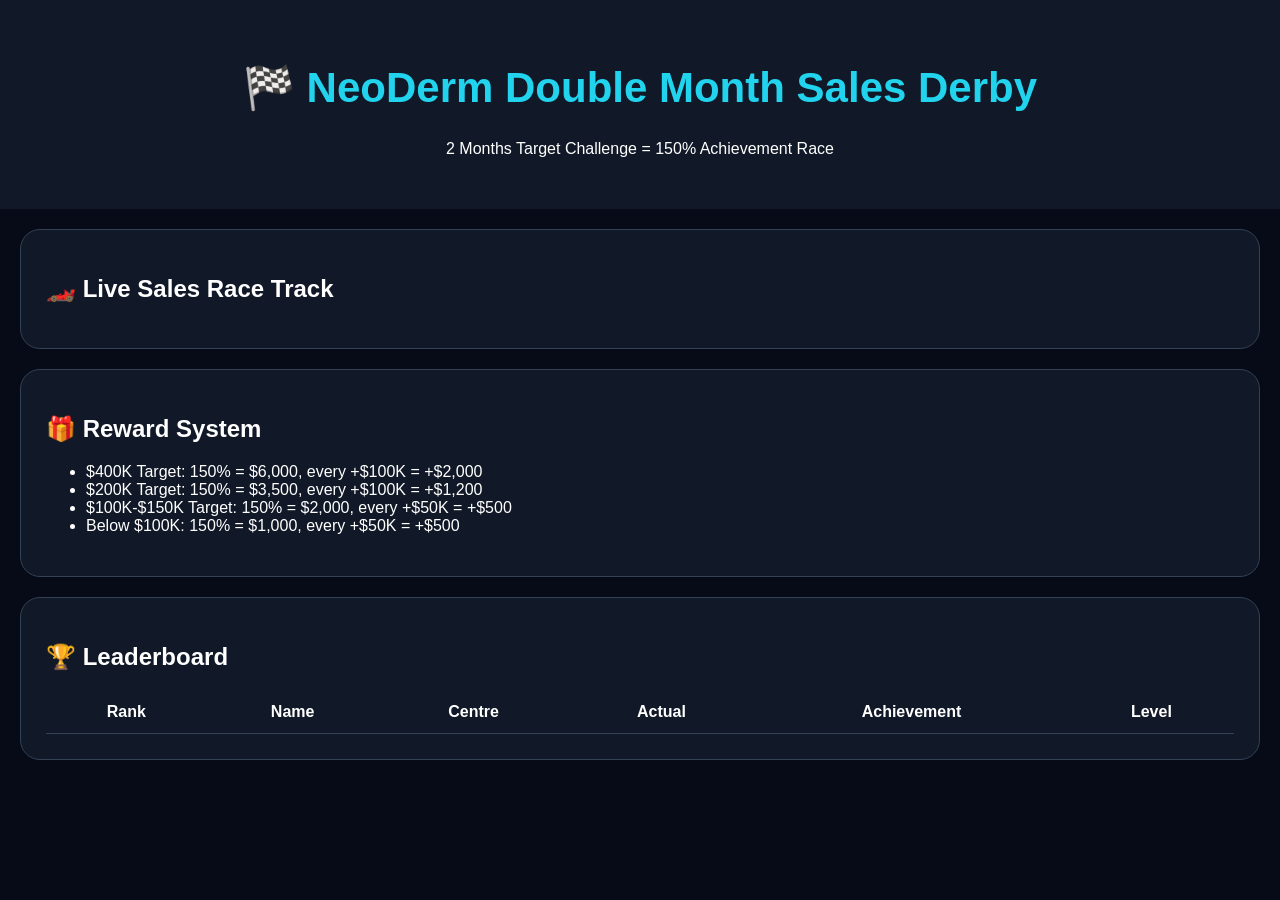
==== index.html @ 00c7327d "Add files via upload" ====
<!DOCTYPE html>
<html>
<head>
<meta charset="UTF-8">
<title>NeoDerm Sales Derby</title>
<link rel="stylesheet" href="style.css">
</head>
<body>
<header>
<h1>🏁 NeoDerm Double Month Sales Derby</h1>
<p>2 Months Target Challenge = 150% Achievement Race</p>
</header>

<div class="card">
<h2>🏎️ Live Sales Race Track</h2>
<div id="race"></div>
</div>

<div class="card">
<h2>🎁 Reward System</h2>
<ul>
<li>$400K Target: 150% = $6,000, every +$100K = +$2,000</li>
<li>$200K Target: 150% = $3,500, every +$100K = +$1,200</li>
<li>$100K-$150K Target: 150% = $2,000, every +$50K = +$500</li>
<li>Below $100K: 150% = $1,000, every +$50K = +$500</li>
</ul>
</div>

<div class="card">
<h2>🏆 Leaderboard</h2>
<table>
<thead>
<tr><th>Rank</th><th>Name</th><th>Centre</th><th>Actual</th><th>Achievement</th><th>Level</th></tr>
</thead>
<tbody id="table"></tbody>
</table>
</div>

<script src="src/app.js"></script>
</body>
</html>
---- style.css ----
body{
background:#070b18;
color:white;
font-family:Arial,"Microsoft JhengHei";
margin:0;
}
header{
text-align:center;
padding:35px;
background:#111827;
}
h1{color:#22d3ee;font-size:42px;}
.card{
margin:20px;
padding:25px;
background:#111827;
border-radius:20px;
border:1px solid #334155;
}
.lane{
height:100px;
border-bottom:1px dashed #475569;
position:relative;
}
.car{
position:absolute;
top:30px;
font-size:40px;
}
.info{
position:absolute;
top:75px;
}
table{
width:100%;
border-collapse:collapse;
}
td,th{
padding:12px;
border-bottom:1px solid #334155;
}
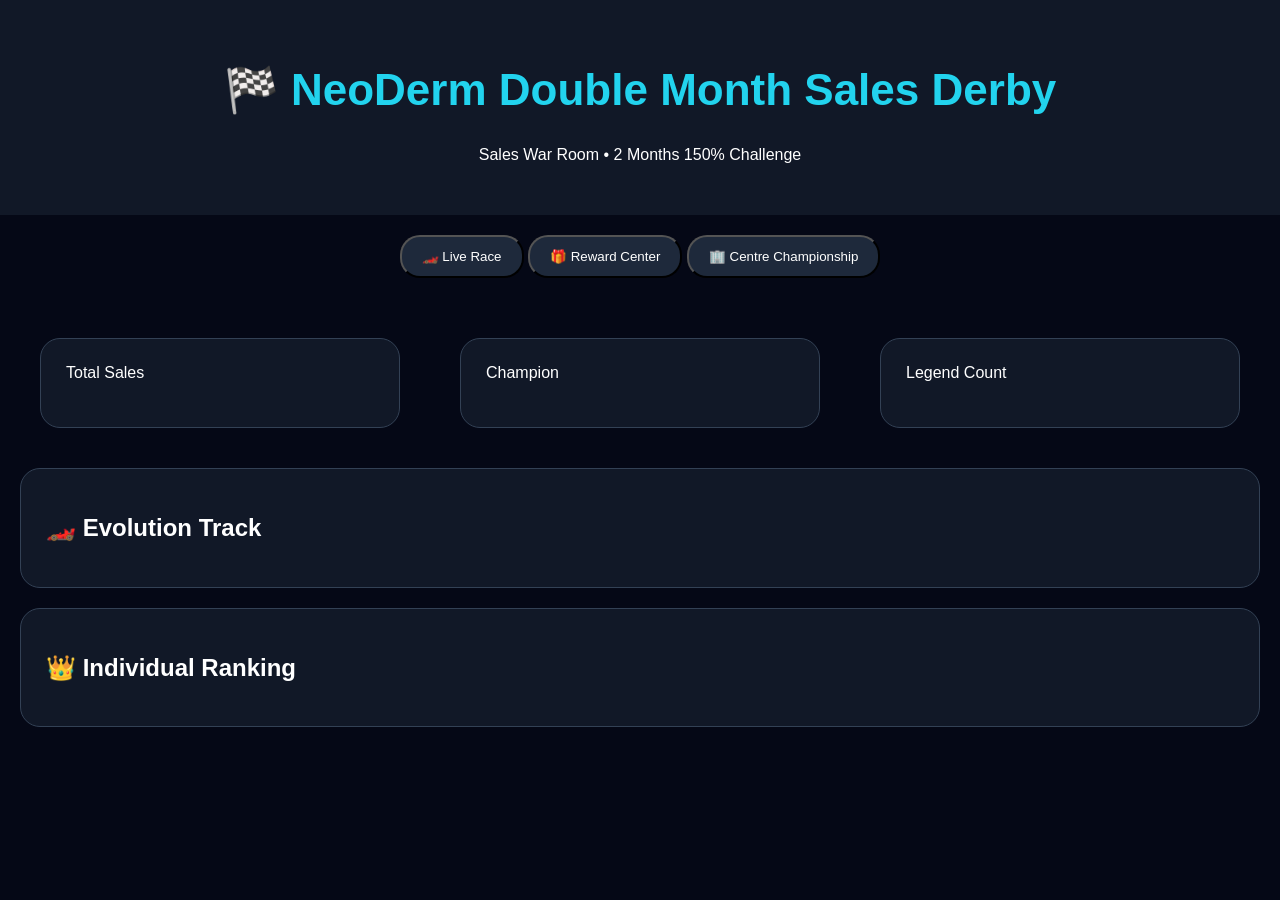
==== commit 23932388: "Add files via upload" ====
--- a/index.html
+++ b/index.html
@@ -1,40 +1,60 @@
+
 <!DOCTYPE html>
-<html>
+<html lang="zh-HK">
 <head>
 <meta charset="UTF-8">
-<title>NeoDerm Sales Derby</title>
+<title>NeoDerm Sales War Room v5</title>
 <link rel="stylesheet" href="style.css">
 </head>
 <body>
+
 <header>
 <h1>🏁 NeoDerm Double Month Sales Derby</h1>
-<p>2 Months Target Challenge = 150% Achievement Race</p>
+<p>Sales War Room • 2 Months 150% Challenge</p>
 </header>
 
-<div class="card">
-<h2>🏎️ Live Sales Race Track</h2>
-<div id="race"></div>
+<nav>
+<button onclick="show('race')">🏎️ Live Race</button>
+<button onclick="show('reward')">🎁 Reward Center</button>
+<button onclick="show('team')">🏢 Centre Championship</button>
+</nav>
+
+<section id="race" class="page">
+<div class="dashboard">
+<div class="card">Total Sales<h2 id="total"></h2></div>
+<div class="card">Champion<h2 id="champion"></h2></div>
+<div class="card">Legend Count<h2 id="legend"></h2></div>
 </div>
 
 <div class="card">
-<h2>🎁 Reward System</h2>
-<ul>
-<li>$400K Target: 150% = $6,000, every +$100K = +$2,000</li>
-<li>$200K Target: 150% = $3,500, every +$100K = +$1,200</li>
-<li>$100K-$150K Target: 150% = $2,000, every +$50K = +$500</li>
-<li>Below $100K: 150% = $1,000, every +$50K = +$500</li>
-</ul>
+<h2>🏎️ Evolution Track</h2>
+<div id="track"></div>
 </div>
 
 <div class="card">
-<h2>🏆 Leaderboard</h2>
-<table>
-<thead>
-<tr><th>Rank</th><th>Name</th><th>Centre</th><th>Actual</th><th>Achievement</th><th>Level</th></tr>
-</thead>
-<tbody id="table"></tbody>
-</table>
+<h2>👑 Individual Ranking</h2>
+<table id="ranking"></table>
 </div>
+</section>
+
+<section id="reward" class="page hide">
+<div class="card">
+<h2>🎁 Reward Unlock Center</h2>
+<div class="reward">
+<div>🔥 400K Target<br>150%=1.2M<br>$6,000<br>+100K = $2,000</div>
+<div>⚡ 200K Target<br>150%=600K<br>$3,500<br>+100K = $1,200</div>
+<div>🚀 100K-150K<br>$2,000<br>+50K = $500</div>
+<div>🌱 Below 100K<br>$1,000<br>+50K = $500</div>
+</div>
+</div>
+</section>
+
+<section id="team" class="page hide">
+<div class="card">
+<h2>🏢 Centre Championship</h2>
+<div id="teams"></div>
+</div>
+</section>
 
 <script src="src/app.js"></script>
 </body>
--- a/style.css
+++ b/style.css
@@ -1,42 +1,17 @@
 
-body{
-background:#070b18;
-color:white;
-font-family:Arial,"Microsoft JhengHei";
-margin:0;
-}
-header{
-text-align:center;
-padding:35px;
-background:#111827;
-}
-h1{color:#22d3ee;font-size:42px;}
-.card{
-margin:20px;
-padding:25px;
-background:#111827;
-border-radius:20px;
-border:1px solid #334155;
-}
-.lane{
-height:100px;
-border-bottom:1px dashed #475569;
-position:relative;
-}
-.car{
-position:absolute;
-top:30px;
-font-size:40px;
-}
-.info{
-position:absolute;
-top:75px;
-}
-table{
-width:100%;
-border-collapse:collapse;
-}
-td,th{
-padding:12px;
-border-bottom:1px solid #334155;
-}
+body{margin:0;background:#050816;color:white;font-family:Arial,"Microsoft JhengHei"}
+header{text-align:center;padding:35px;background:#111827}
+h1{color:#22d3ee;font-size:44px}
+nav{text-align:center;padding:20px}
+button{padding:12px 20px;border-radius:20px;background:#1e293b;color:white}
+.dashboard{display:flex;gap:20px;margin:20px}
+.card{margin:20px;padding:25px;background:#111827;border-radius:20px;border:1px solid #334155}
+.dashboard .card{flex:1}
+.lane{height:110px;border-bottom:1px dashed #475569;position:relative}
+.car{position:absolute;top:30px;font-size:45px}
+.info{position:absolute;top:75px}
+.reward{display:grid;grid-template-columns:repeat(4,1fr);gap:15px}
+.reward div{padding:20px;background:#1e293b;border-radius:15px}
+table{width:100%;border-collapse:collapse}
+td,th{padding:12px;border-bottom:1px solid #334155}
+.hide{display:none}
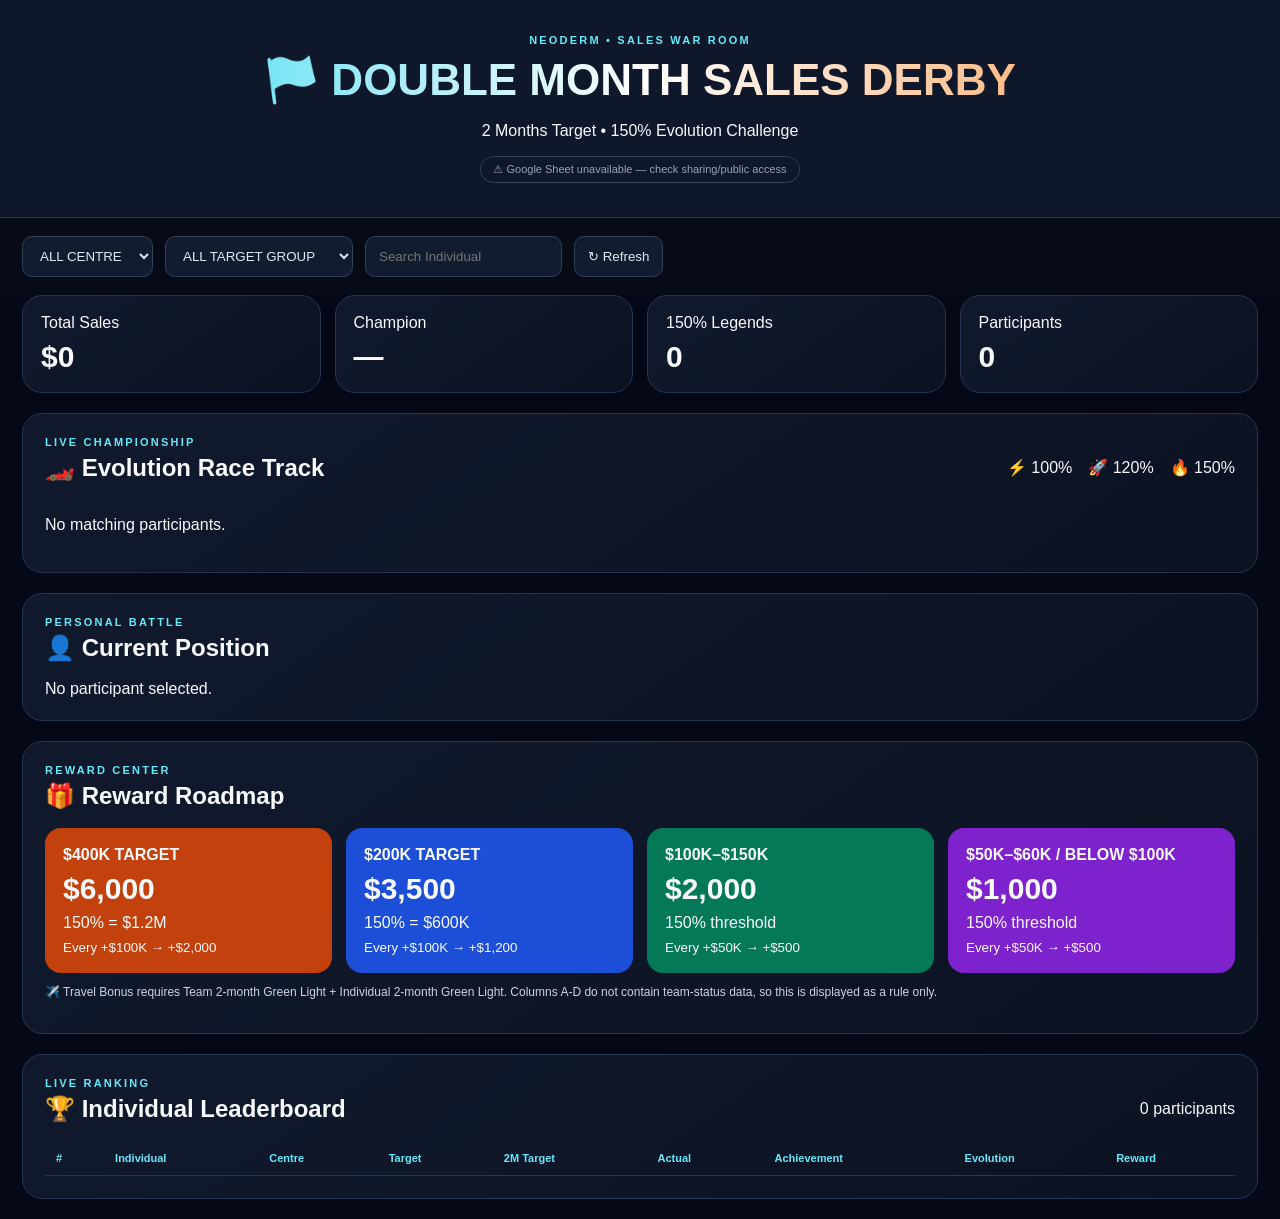
==== commit 5a8f46c2: "Add files via upload" ====
--- a/index.html
+++ b/index.html
@@ -1,61 +1,9 @@
-
-<!DOCTYPE html>
-<html lang="zh-HK">
-<head>
-<meta charset="UTF-8">
-<title>NeoDerm Sales War Room v5</title>
-<link rel="stylesheet" href="style.css">
-</head>
-<body>
-
-<header>
-<h1>🏁 NeoDerm Double Month Sales Derby</h1>
-<p>Sales War Room • 2 Months 150% Challenge</p>
-</header>
-
-<nav>
-<button onclick="show('race')">🏎️ Live Race</button>
-<button onclick="show('reward')">🎁 Reward Center</button>
-<button onclick="show('team')">🏢 Centre Championship</button>
-</nav>
-
-<section id="race" class="page">
-<div class="dashboard">
-<div class="card">Total Sales<h2 id="total"></h2></div>
-<div class="card">Champion<h2 id="champion"></h2></div>
-<div class="card">Legend Count<h2 id="legend"></h2></div>
-</div>
-
-<div class="card">
-<h2>🏎️ Evolution Track</h2>
-<div id="track"></div>
-</div>
-
-<div class="card">
-<h2>👑 Individual Ranking</h2>
-<table id="ranking"></table>
-</div>
-</section>
-
-<section id="reward" class="page hide">
-<div class="card">
-<h2>🎁 Reward Unlock Center</h2>
-<div class="reward">
-<div>🔥 400K Target<br>150%=1.2M<br>$6,000<br>+100K = $2,000</div>
-<div>⚡ 200K Target<br>150%=600K<br>$3,500<br>+100K = $1,200</div>
-<div>🚀 100K-150K<br>$2,000<br>+50K = $500</div>
-<div>🌱 Below 100K<br>$1,000<br>+50K = $500</div>
-</div>
-</div>
-</section>
-
-<section id="team" class="page hide">
-<div class="card">
-<h2>🏢 Centre Championship</h2>
-<div id="teams"></div>
-</div>
-</section>
-
-<script src="src/app.js"></script>
-</body>
-</html>
+<!doctype html><html lang="zh-HK"><head><meta charset="utf-8"><meta name="viewport" content="width=device-width,initial-scale=1"><title>NeoDerm Double Month Sales Derby</title><link rel="stylesheet" href="style.css"></head><body>
+<header><div class="eyebrow">NEODERM • SALES WAR ROOM</div><h1>🏁 DOUBLE MONTH SALES DERBY</h1><p>2 Months Target • 150% Evolution Challenge</p><div id="connection">Connecting to Google Sheet…</div></header>
+<section class="filters"><select id="centre"><option value="ALL">ALL CENTRE</option></select><select id="target"><option value="ALL">ALL TARGET GROUP</option><option value="400000">400K TARGET</option><option value="200000">200K TARGET</option><option value="150000">100K–150K TARGET</option><option value="60000">50K–60K TARGET</option><option value="LOW">BELOW 100K TARGET</option></select><input id="search" placeholder="Search Individual"><button id="refresh">↻ Refresh</button></section>
+<section class="dashboard"><div class="metric">Total Sales<strong id="total">$0</strong></div><div class="metric">Champion<strong id="champion">—</strong></div><div class="metric">150% Legends<strong id="legends">0</strong></div><div class="metric">Participants<strong id="count">0</strong></div></section>
+<section class="panel"><div class="head"><div><div class="eyebrow">LIVE CHAMPIONSHIP</div><h2>🏎️ Evolution Race Track</h2></div><div>⚡ 100%　🚀 120%　🔥 150%</div></div><div id="race"></div></section>
+<section class="panel"><div class="eyebrow">PERSONAL BATTLE</div><h2>👤 Current Position</h2><div id="personal">No participant selected.</div></section>
+<section class="panel"><div class="eyebrow">REWARD CENTER</div><h2>🎁 Reward Roadmap</h2><div class="rewards"><div class="r400"><b>$400K TARGET</b><strong>$6,000</strong><span>150% = $1.2M</span><small>Every +$100K → +$2,000</small></div><div class="r200"><b>$200K TARGET</b><strong>$3,500</strong><span>150% = $600K</span><small>Every +$100K → +$1,200</small></div><div class="r100"><b>$100K–$150K</b><strong>$2,000</strong><span>150% threshold</span><small>Every +$50K → +$500</small></div><div class="r50"><b>$50K–$60K / BELOW $100K</b><strong>$1,000</strong><span>150% threshold</span><small>Every +$50K → +$500</small></div></div><p class="note">✈️ Travel Bonus requires Team 2-month Green Light + Individual 2-month Green Light. Columns A-D do not contain team-status data, so this is displayed as a rule only.</p></section>
+<section class="panel"><div class="head"><div><div class="eyebrow">LIVE RANKING</div><h2>🏆 Individual Leaderboard</h2></div><span id="rows"></span></div><div class="tablewrap"><table><thead><tr><th>#</th><th>Individual</th><th>Centre</th><th>Target</th><th>2M Target</th><th>Actual</th><th>Achievement</th><th>Evolution</th><th>Reward</th></tr></thead><tbody id="table"></tbody></table></div></section>
+<script src="src/app.js"></script></body></html>
--- a/style.css
+++ b/style.css
@@ -1,17 +1 @@
-
-body{margin:0;background:#050816;color:white;font-family:Arial,"Microsoft JhengHei"}
-header{text-align:center;padding:35px;background:#111827}
-h1{color:#22d3ee;font-size:44px}
-nav{text-align:center;padding:20px}
-button{padding:12px 20px;border-radius:20px;background:#1e293b;color:white}
-.dashboard{display:flex;gap:20px;margin:20px}
-.card{margin:20px;padding:25px;background:#111827;border-radius:20px;border:1px solid #334155}
-.dashboard .card{flex:1}
-.lane{height:110px;border-bottom:1px dashed #475569;position:relative}
-.car{position:absolute;top:30px;font-size:45px}
-.info{position:absolute;top:75px}
-.reward{display:grid;grid-template-columns:repeat(4,1fr);gap:15px}
-.reward div{padding:20px;background:#1e293b;border-radius:15px}
-table{width:100%;border-collapse:collapse}
-td,th{padding:12px;border-bottom:1px solid #334155}
-.hide{display:none}
+body{margin:0;background:#050816;color:#f8fafc;font-family:Arial,"Microsoft JhengHei",sans-serif}header{text-align:center;padding:34px 20px;background:#0f172a;border-bottom:1px solid #263650}.eyebrow{font-size:11px;letter-spacing:.2em;color:#67e8f9;font-weight:800}h1{font-size:44px;margin:8px 0;background:linear-gradient(90deg,#22d3ee,#fff,#fb923c);-webkit-background-clip:text;color:transparent}h2{margin:6px 0 18px}#connection{display:inline-block;color:#94a3b8;border:1px solid #334155;border-radius:20px;padding:6px 12px;font-size:11px}.filters{display:flex;gap:12px;flex-wrap:wrap;padding:18px 22px;background:#070b18;position:sticky;top:0;z-index:5}.filters>*{background:#111c31;color:#e2e8f0;border:1px solid #334155;border-radius:10px;padding:11px 13px}.dashboard{display:grid;grid-template-columns:repeat(4,1fr);gap:14px;padding:0 22px}.metric,.panel{background:linear-gradient(145deg,#111a2d,#0b1222);border:1px solid #263650;border-radius:20px}.metric{padding:18px}.metric strong{display:block;font-size:30px;margin-top:8px}.panel{margin:20px 22px;padding:22px}.head{display:flex;justify-content:space-between;align-items:center;gap:20px}.lane{height:112px;border-bottom:1px dashed #334155;position:relative;overflow:hidden}.lane:after{content:"";position:absolute;left:0;right:0;top:55px;border-top:1px solid #1e293b}.car{position:absolute;top:23px;font-size:42px;transition:left .7s}.info{position:absolute;bottom:10px;left:8px;color:#cbd5e1;font-size:12px}.personal{padding:20px}.rewards{display:grid;grid-template-columns:repeat(4,1fr);gap:14px}.rewards div{padding:18px;border-radius:16px;display:flex;flex-direction:column;gap:8px}.rewards strong{font-size:30px}.r400{background:#c2410c}.r200{background:#1d4ed8}.r100{background:#047857}.r50{background:#7e22ce}.note{color:#cbd5e1;font-size:12px}.tablewrap{overflow:auto}table{width:100%;border-collapse:collapse;min-width:950px}th,td{padding:11px;border-bottom:1px solid #263650;text-align:left}th{color:#67e8f9;font-size:11px}@media(max-width:900px){.dashboard,.rewards{grid-template-columns:repeat(2,1fr)}}@media(max-width:600px){.dashboard,.rewards{grid-template-columns:1fr}h1{font-size:32px}}
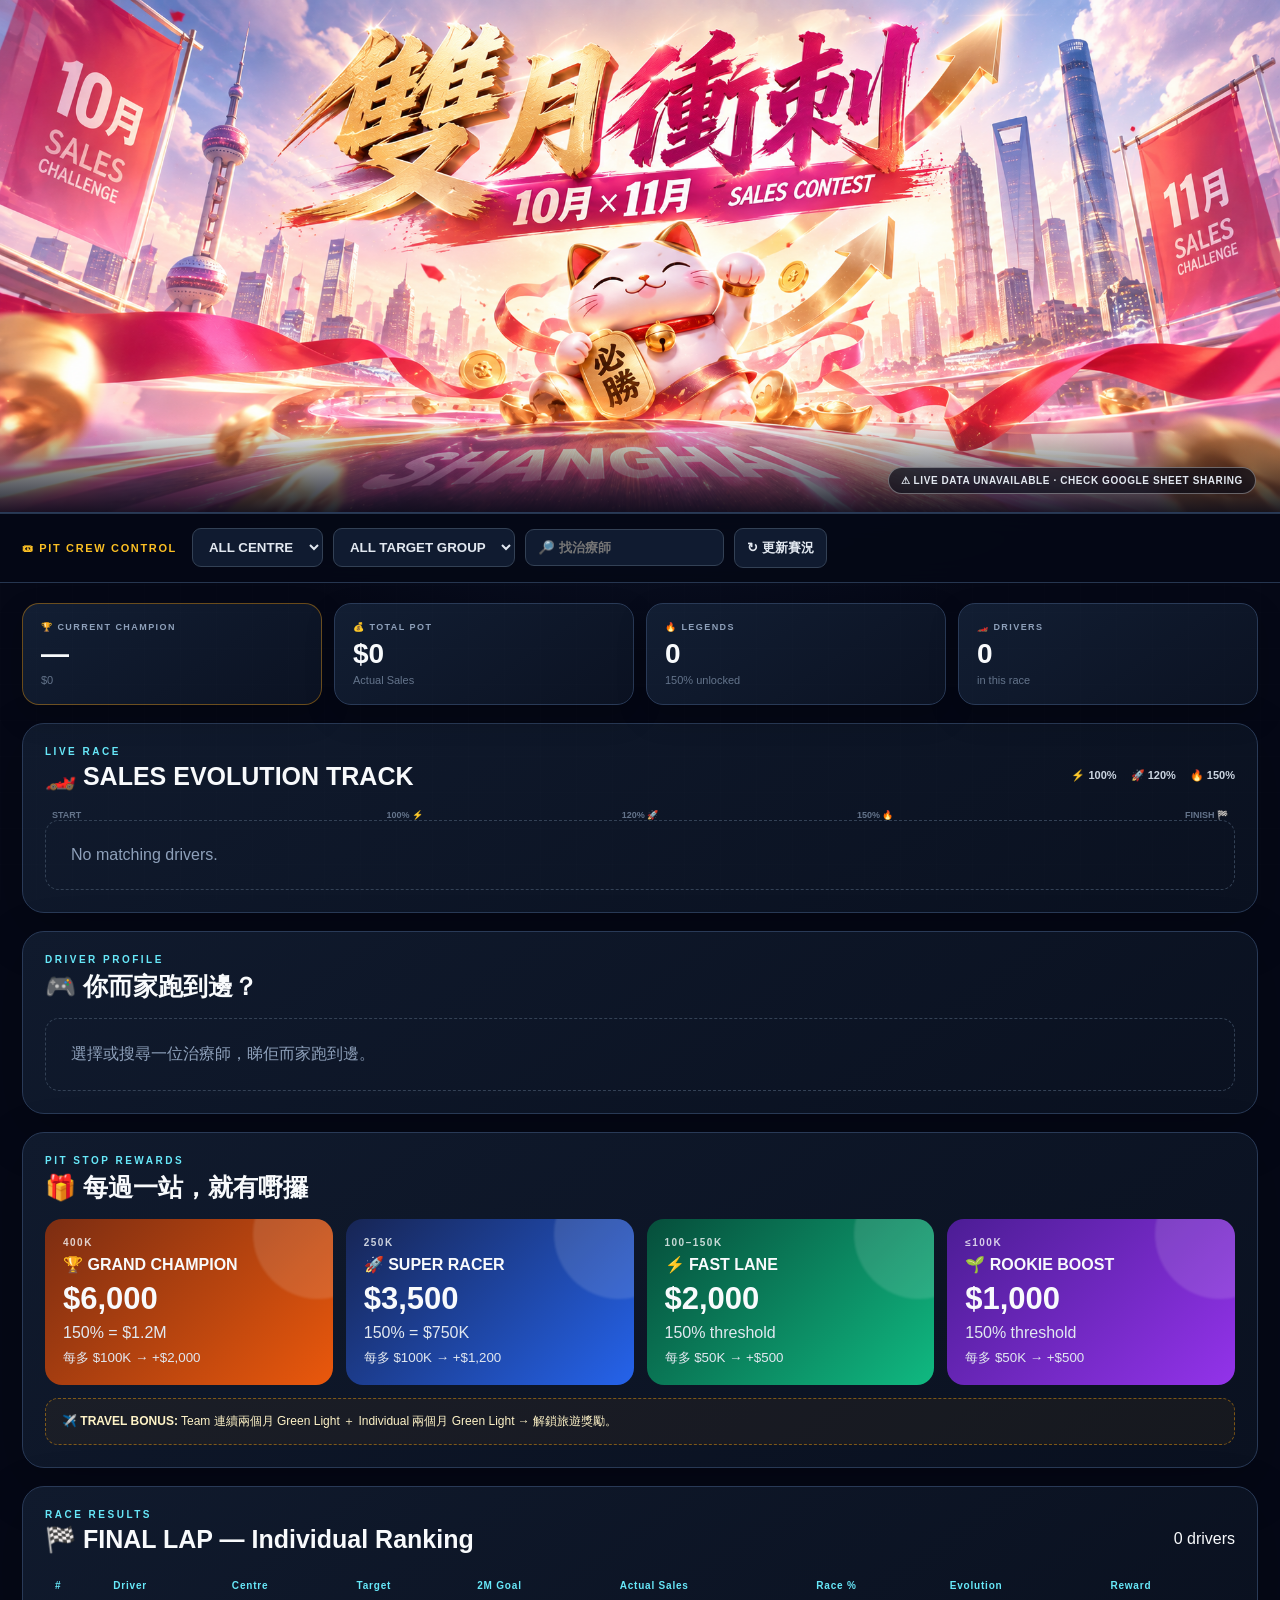
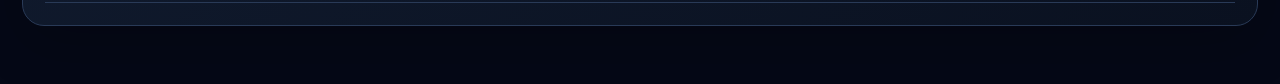
==== commit 693cc507: "Add files via upload" ====
--- a/index.html
+++ b/index.html
@@ -1,9 +1,76 @@
-<!doctype html><html lang="zh-HK"><head><meta charset="utf-8"><meta name="viewport" content="width=device-width,initial-scale=1"><title>NeoDerm Double Month Sales Derby</title><link rel="stylesheet" href="style.css"></head><body>
-<header><div class="eyebrow">NEODERM • SALES WAR ROOM</div><h1>🏁 DOUBLE MONTH SALES DERBY</h1><p>2 Months Target • 150% Evolution Challenge</p><div id="connection">Connecting to Google Sheet…</div></header>
-<section class="filters"><select id="centre"><option value="ALL">ALL CENTRE</option></select><select id="target"><option value="ALL">ALL TARGET GROUP</option><option value="400000">400K TARGET</option><option value="200000">200K TARGET</option><option value="150000">100K–150K TARGET</option><option value="60000">50K–60K TARGET</option><option value="LOW">BELOW 100K TARGET</option></select><input id="search" placeholder="Search Individual"><button id="refresh">↻ Refresh</button></section>
-<section class="dashboard"><div class="metric">Total Sales<strong id="total">$0</strong></div><div class="metric">Champion<strong id="champion">—</strong></div><div class="metric">150% Legends<strong id="legends">0</strong></div><div class="metric">Participants<strong id="count">0</strong></div></section>
-<section class="panel"><div class="head"><div><div class="eyebrow">LIVE CHAMPIONSHIP</div><h2>🏎️ Evolution Race Track</h2></div><div>⚡ 100%　🚀 120%　🔥 150%</div></div><div id="race"></div></section>
-<section class="panel"><div class="eyebrow">PERSONAL BATTLE</div><h2>👤 Current Position</h2><div id="personal">No participant selected.</div></section>
-<section class="panel"><div class="eyebrow">REWARD CENTER</div><h2>🎁 Reward Roadmap</h2><div class="rewards"><div class="r400"><b>$400K TARGET</b><strong>$6,000</strong><span>150% = $1.2M</span><small>Every +$100K → +$2,000</small></div><div class="r200"><b>$200K TARGET</b><strong>$3,500</strong><span>150% = $600K</span><small>Every +$100K → +$1,200</small></div><div class="r100"><b>$100K–$150K</b><strong>$2,000</strong><span>150% threshold</span><small>Every +$50K → +$500</small></div><div class="r50"><b>$50K–$60K / BELOW $100K</b><strong>$1,000</strong><span>150% threshold</span><small>Every +$50K → +$500</small></div></div><p class="note">✈️ Travel Bonus requires Team 2-month Green Light + Individual 2-month Green Light. Columns A-D do not contain team-status data, so this is displayed as a rule only.</p></section>
-<section class="panel"><div class="head"><div><div class="eyebrow">LIVE RANKING</div><h2>🏆 Individual Leaderboard</h2></div><span id="rows"></span></div><div class="tablewrap"><table><thead><tr><th>#</th><th>Individual</th><th>Centre</th><th>Target</th><th>2M Target</th><th>Actual</th><th>Achievement</th><th>Evolution</th><th>Reward</th></tr></thead><tbody id="table"></tbody></table></div></section>
-<script src="src/app.js"></script></body></html>+<!doctype html>
+<html lang="zh-HK">
+<head>
+<meta charset="utf-8">
+<meta name="viewport" content="width=device-width,initial-scale=1">
+<title>NeoDerm Double Month Grand Prix</title>
+<link rel="stylesheet" href="style.css">
+</head>
+<body>
+
+<section class="hero-banner">
+  <img src="assets/double-month-banner.png" alt="雙月衝刺 10月 × 11月 Sales Contest">
+  <div class="banner-status" id="connection">CONNECTING TO LIVE RACE DATA…</div>
+</section>
+
+<section class="control-bar">
+  <div class="filter-title">🎟 PIT CREW CONTROL</div>
+  <select id="centre"><option value="ALL">ALL CENTRE</option></select>
+  <select id="target">
+    <option value="ALL">ALL TARGET GROUP</option>
+    <option value="400000">🟠 400K</option>
+    <option value="250000">🔵 250K</option>
+    <option value="150000">🟢 100K–150K</option>
+    <option value="60000">🟣 50K–60K</option>
+    <option value="LOW">🟣 BELOW 100K</option>
+  </select>
+  <input id="search" placeholder="🔎 找治療師">
+  <button id="refresh">↻ 更新賽況</button>
+</section>
+
+<main>
+<section class="race-status">
+  <div class="status-card"><div class="label">🏆 CURRENT CHAMPION</div><div id="champion" class="value">—</div><div id="championSales" class="sub">$0</div></div>
+  <div class="status-card"><div class="label">💰 TOTAL POT</div><div id="total" class="value">$0</div><div class="sub">Actual Sales</div></div>
+  <div class="status-card"><div class="label">🔥 LEGENDS</div><div id="legends" class="value">0</div><div class="sub">150% unlocked</div></div>
+  <div class="status-card"><div class="label">🏎️ DRIVERS</div><div id="count" class="value">0</div><div class="sub">in this race</div></div>
+</section>
+
+<section class="track-panel">
+  <div class="section-title">
+    <div><div class="eyebrow">LIVE RACE</div><h2>🏎️ SALES EVOLUTION TRACK</h2></div>
+    <div class="legend"><span>⚡ 100%</span><span>🚀 120%</span><span>🔥 150%</span></div>
+  </div>
+  <div class="finish-strip"><span>START</span><span>100% ⚡</span><span>120% 🚀</span><span>150% 🔥</span><span>FINISH 🏁</span></div>
+  <div id="race"></div>
+</section>
+
+<section class="driver-zone">
+  <div class="section-title"><div><div class="eyebrow">DRIVER PROFILE</div><h2>🎮 你而家跑到邊？</h2></div></div>
+  <div id="personal" class="empty">選擇或搜尋一位治療師，睇佢而家跑到邊。</div>
+</section>
+
+<section class="rewards-panel">
+  <div class="section-title"><div><div class="eyebrow">PIT STOP REWARDS</div><h2>🎁 每過一站，就有嘢攞</h2></div></div>
+  <div class="reward-road">
+    <div class="reward-box orange"><div class="ticket">400K</div><div class="reward-title">🏆 GRAND CHAMPION</div><strong>$6,000</strong><span>150% = $1.2M</span><small>每多 $100K → +$2,000</small></div>
+    <div class="reward-box blue"><div class="ticket">250K</div><div class="reward-title">🚀 SUPER RACER</div><strong>$3,500</strong><span>150% = $750K</span><small>每多 $100K → +$1,200</small></div>
+    <div class="reward-box green"><div class="ticket">100–150K</div><div class="reward-title">⚡ FAST LANE</div><strong>$2,000</strong><span>150% threshold</span><small>每多 $50K → +$500</small></div>
+    <div class="reward-box purple"><div class="ticket">≤100K</div><div class="reward-title">🌱 ROOKIE BOOST</div><strong>$1,000</strong><span>150% threshold</span><small>每多 $50K → +$500</small></div>
+  </div>
+  <div class="travel-banner">✈️ <b>TRAVEL BONUS:</b> Team 連續兩個月 Green Light ＋ Individual 兩個月 Green Light → 解鎖旅遊獎勵。</div>
+</section>
+
+<section class="leaderboard-panel">
+  <div class="section-title"><div><div class="eyebrow">RACE RESULTS</div><h2>🏁 FINAL LAP — Individual Ranking</h2></div><span id="rows"></span></div>
+  <div class="table-wrap">
+    <table>
+      <thead><tr><th>#</th><th>Driver</th><th>Centre</th><th>Target</th><th>2M Goal</th><th>Actual Sales</th><th>Race %</th><th>Evolution</th><th>Reward</th></tr></thead>
+      <tbody id="table"></tbody>
+    </table>
+  </div>
+</section>
+</main>
+<script src="src/app.js"></script>
+</body>
+</html>
--- a/style.css
+++ b/style.css
@@ -1 +1,39 @@
-body{margin:0;background:#050816;color:#f8fafc;font-family:Arial,"Microsoft JhengHei",sans-serif}header{text-align:center;padding:34px 20px;background:#0f172a;border-bottom:1px solid #263650}.eyebrow{font-size:11px;letter-spacing:.2em;color:#67e8f9;font-weight:800}h1{font-size:44px;margin:8px 0;background:linear-gradient(90deg,#22d3ee,#fff,#fb923c);-webkit-background-clip:text;color:transparent}h2{margin:6px 0 18px}#connection{display:inline-block;color:#94a3b8;border:1px solid #334155;border-radius:20px;padding:6px 12px;font-size:11px}.filters{display:flex;gap:12px;flex-wrap:wrap;padding:18px 22px;background:#070b18;position:sticky;top:0;z-index:5}.filters>*{background:#111c31;color:#e2e8f0;border:1px solid #334155;border-radius:10px;padding:11px 13px}.dashboard{display:grid;grid-template-columns:repeat(4,1fr);gap:14px;padding:0 22px}.metric,.panel{background:linear-gradient(145deg,#111a2d,#0b1222);border:1px solid #263650;border-radius:20px}.metric{padding:18px}.metric strong{display:block;font-size:30px;margin-top:8px}.panel{margin:20px 22px;padding:22px}.head{display:flex;justify-content:space-between;align-items:center;gap:20px}.lane{height:112px;border-bottom:1px dashed #334155;position:relative;overflow:hidden}.lane:after{content:"";position:absolute;left:0;right:0;top:55px;border-top:1px solid #1e293b}.car{position:absolute;top:23px;font-size:42px;transition:left .7s}.info{position:absolute;bottom:10px;left:8px;color:#cbd5e1;font-size:12px}.personal{padding:20px}.rewards{display:grid;grid-template-columns:repeat(4,1fr);gap:14px}.rewards div{padding:18px;border-radius:16px;display:flex;flex-direction:column;gap:8px}.rewards strong{font-size:30px}.r400{background:#c2410c}.r200{background:#1d4ed8}.r100{background:#047857}.r50{background:#7e22ce}.note{color:#cbd5e1;font-size:12px}.tablewrap{overflow:auto}table{width:100%;border-collapse:collapse;min-width:950px}th,td{padding:11px;border-bottom:1px solid #263650;text-align:left}th{color:#67e8f9;font-size:11px}@media(max-width:900px){.dashboard,.rewards{grid-template-columns:repeat(2,1fr)}}@media(max-width:600px){.dashboard,.rewards{grid-template-columns:1fr}h1{font-size:32px}}+
+:root{--bg:#050816;--panel:#0d1628;--line:#293a57;--white:#f8fafc;--muted:#8ea0ba;--cyan:#22d3ee}
+*{box-sizing:border-box}
+body{margin:0;background:radial-gradient(circle at 50% -10%,#243b65 0,#050816 42%);color:var(--white);font-family:Arial,"Microsoft JhengHei",sans-serif;min-height:100vh}
+body:before{content:"";position:fixed;inset:0;pointer-events:none;opacity:.22;background-image:linear-gradient(rgba(255,255,255,.035) 1px,transparent 1px),linear-gradient(90deg,rgba(255,255,255,.035) 1px,transparent 1px);background-size:36px 36px}
+.lights{height:5px;background:linear-gradient(90deg,#f97316,#22d3ee,#a855f7,#10b981,#f97316);box-shadow:0 0 25px rgba(34,211,238,.6)}
+.hero{text-align:center;padding:38px 18px 30px;position:relative}
+.eyebrow{font-size:10px;letter-spacing:.25em;color:#67e8f9;font-weight:900}
+h1{font-size:58px;line-height:.92;margin:10px 0 15px;font-style:italic;letter-spacing:-2px}
+h1 span{background:linear-gradient(90deg,#22d3ee,#fff,#fb923c);-webkit-background-clip:text;color:transparent}
+.hero p{color:#cbd5e1;font-size:18px;margin:0 0 14px}.connection{display:inline-block;padding:6px 12px;border:1px solid #334155;border-radius:99px;color:#94a3b8;font-size:10px}
+.control-bar{display:flex;align-items:center;gap:10px;flex-wrap:wrap;padding:14px 22px;background:rgba(5,8,22,.9);border-top:1px solid #263650;border-bottom:1px solid #263650;position:sticky;top:0;z-index:20;backdrop-filter:blur(14px)}
+.filter-title{font-size:11px;font-weight:900;letter-spacing:.15em;color:#fbbf24;margin-right:5px}
+select,input,button{background:#101b30;color:#e2e8f0;border:1px solid #334155;border-radius:9px;padding:10px 12px;font-weight:700}
+button{cursor:pointer}button:hover{border-color:#22d3ee;color:#67e8f9}
+main{max-width:1500px;margin:auto;padding-bottom:40px}
+.race-status{display:grid;grid-template-columns:repeat(4,1fr);gap:12px;padding:20px 22px 0}
+.status-card{padding:18px;border-radius:17px;background:linear-gradient(145deg,#121e33,#0b1222);border:1px solid #293a57;box-shadow:0 12px 30px rgba(0,0,0,.2)}
+.status-card:first-child{border-color:#f59e0b66}.label{font-size:9px;color:#8ea0ba;letter-spacing:.16em;font-weight:900}.value{font-size:28px;font-weight:900;margin-top:6px}.sub{font-size:11px;color:#64748b;margin-top:4px}
+.track-panel,.driver-zone,.rewards-panel,.leaderboard-panel{margin:18px 22px;padding:22px;border:1px solid #293a57;border-radius:22px;background:linear-gradient(145deg,#101a2d,#0a1120);box-shadow:0 18px 55px rgba(0,0,0,.2)}
+.section-title{display:flex;justify-content:space-between;align-items:center;gap:20px}h2{font-size:25px;margin:5px 0 15px}.legend{display:flex;gap:14px;color:#cbd5e1;font-size:11px;font-weight:800}
+.finish-strip{display:grid;grid-template-columns:1fr 1fr 1fr 1fr 1fr;color:#64748b;font-size:9px;font-weight:900;margin:4px 7px 0;text-transform:uppercase}.finish-strip span{text-align:center}.finish-strip span:first-child{text-align:left}.finish-strip span:last-child{text-align:right}
+.lane{height:112px;position:relative;border-bottom:1px dashed #2b3b55;overflow:hidden;background:linear-gradient(90deg,transparent,rgba(34,211,238,.025),transparent)}
+.lane:before{content:"";position:absolute;left:0;right:0;top:54px;border-top:2px solid rgba(148,163,184,.08)}
+.lane:after{content:"";position:absolute;top:0;bottom:0;left:50%;border-left:1px dashed rgba(34,211,238,.13)}
+.car{position:absolute;top:20px;font-size:43px;transition:left .8s cubic-bezier(.2,.8,.2,1);filter:drop-shadow(0 0 12px rgba(34,211,238,.4));z-index:2}.car:after{content:"";position:absolute;width:70px;height:7px;background:linear-gradient(90deg,transparent,#22d3ee);right:35px;top:31px;opacity:.5;filter:blur(3px)}
+.info{position:absolute;bottom:10px;left:8px;font-size:11px;color:#b9c6d9;z-index:3}.info b{color:white}
+.empty{padding:25px;color:#8ea0ba;border:1px dashed #334155;border-radius:14px}
+.driver-card{display:grid;grid-template-columns:1.1fr 2fr;gap:16px}.driver-main,.driver-next{padding:20px;border-radius:18px;border:1px solid #334155;background:#0b1425}.driver-name{font-size:30px;font-weight:900}.driver-sales{font-size:42px;font-weight:900;margin:8px 0}.progress{height:14px;border-radius:99px;background:#1e293b;overflow:hidden;margin:15px 0}.progress i{display:block;height:100%;background:linear-gradient(90deg,#22d3ee,#a855f7,#fb923c)}.next-value{font-size:30px;font-weight:900;color:#67e8f9}
+.reward-road{display:grid;grid-template-columns:repeat(4,1fr);gap:13px}.reward-box{min-height:145px;padding:18px;border-radius:17px;display:flex;flex-direction:column;gap:7px;position:relative;overflow:hidden}.reward-box:after{content:"";position:absolute;width:130px;height:130px;border-radius:50%;right:-50px;top:-50px;background:rgba(255,255,255,.12);filter:blur(1px)}.reward-box strong{font-size:31px}.reward-box span,.reward-box small{color:#e2e8f0}.ticket{font-size:10px;font-weight:900;letter-spacing:.15em;opacity:.8}.reward-title{font-weight:900}.orange{background:linear-gradient(135deg,#7c2d12,#ea580c)}.blue{background:linear-gradient(135deg,#172554,#2563eb)}.green{background:linear-gradient(135deg,#064e3b,#10b981)}.purple{background:linear-gradient(135deg,#4c1d95,#9333ea)}
+.travel-banner{margin-top:13px;padding:14px 16px;border:1px dashed #f59e0b77;border-radius:13px;color:#fef3c7;background:#f59e0b0d;font-size:12px}
+.table-wrap{overflow:auto}table{width:100%;border-collapse:collapse;min-width:1000px}th,td{padding:11px 10px;border-bottom:1px solid #293a57;text-align:left;white-space:nowrap}th{font-size:10px;color:#67e8f9;letter-spacing:.08em}td{font-size:12px}
+@media(max-width:900px){.race-status,.reward-road{grid-template-columns:repeat(2,1fr)}.driver-card{grid-template-columns:1fr}}
+@media(max-width:600px){.race-status,.reward-road{grid-template-columns:1fr}h1{font-size:39px}.control-bar{position:static}}
+
+.hero-banner{position:relative;width:100%;background:#080b18;overflow:hidden;border-bottom:1px solid #293a57}
+.hero-banner img{display:block;width:100%;height:auto;max-height:720px;object-fit:cover}
+.hero-banner:after{content:"";position:absolute;left:0;right:0;bottom:0;height:90px;background:linear-gradient(transparent,rgba(5,8,22,.9));pointer-events:none}
+.banner-status{position:absolute;right:24px;bottom:18px;z-index:2;padding:7px 12px;border:1px solid rgba(255,255,255,.35);border-radius:99px;background:rgba(5,8,22,.68);backdrop-filter:blur(8px);color:#e2e8f0;font-size:10px;font-weight:800;letter-spacing:.06em}
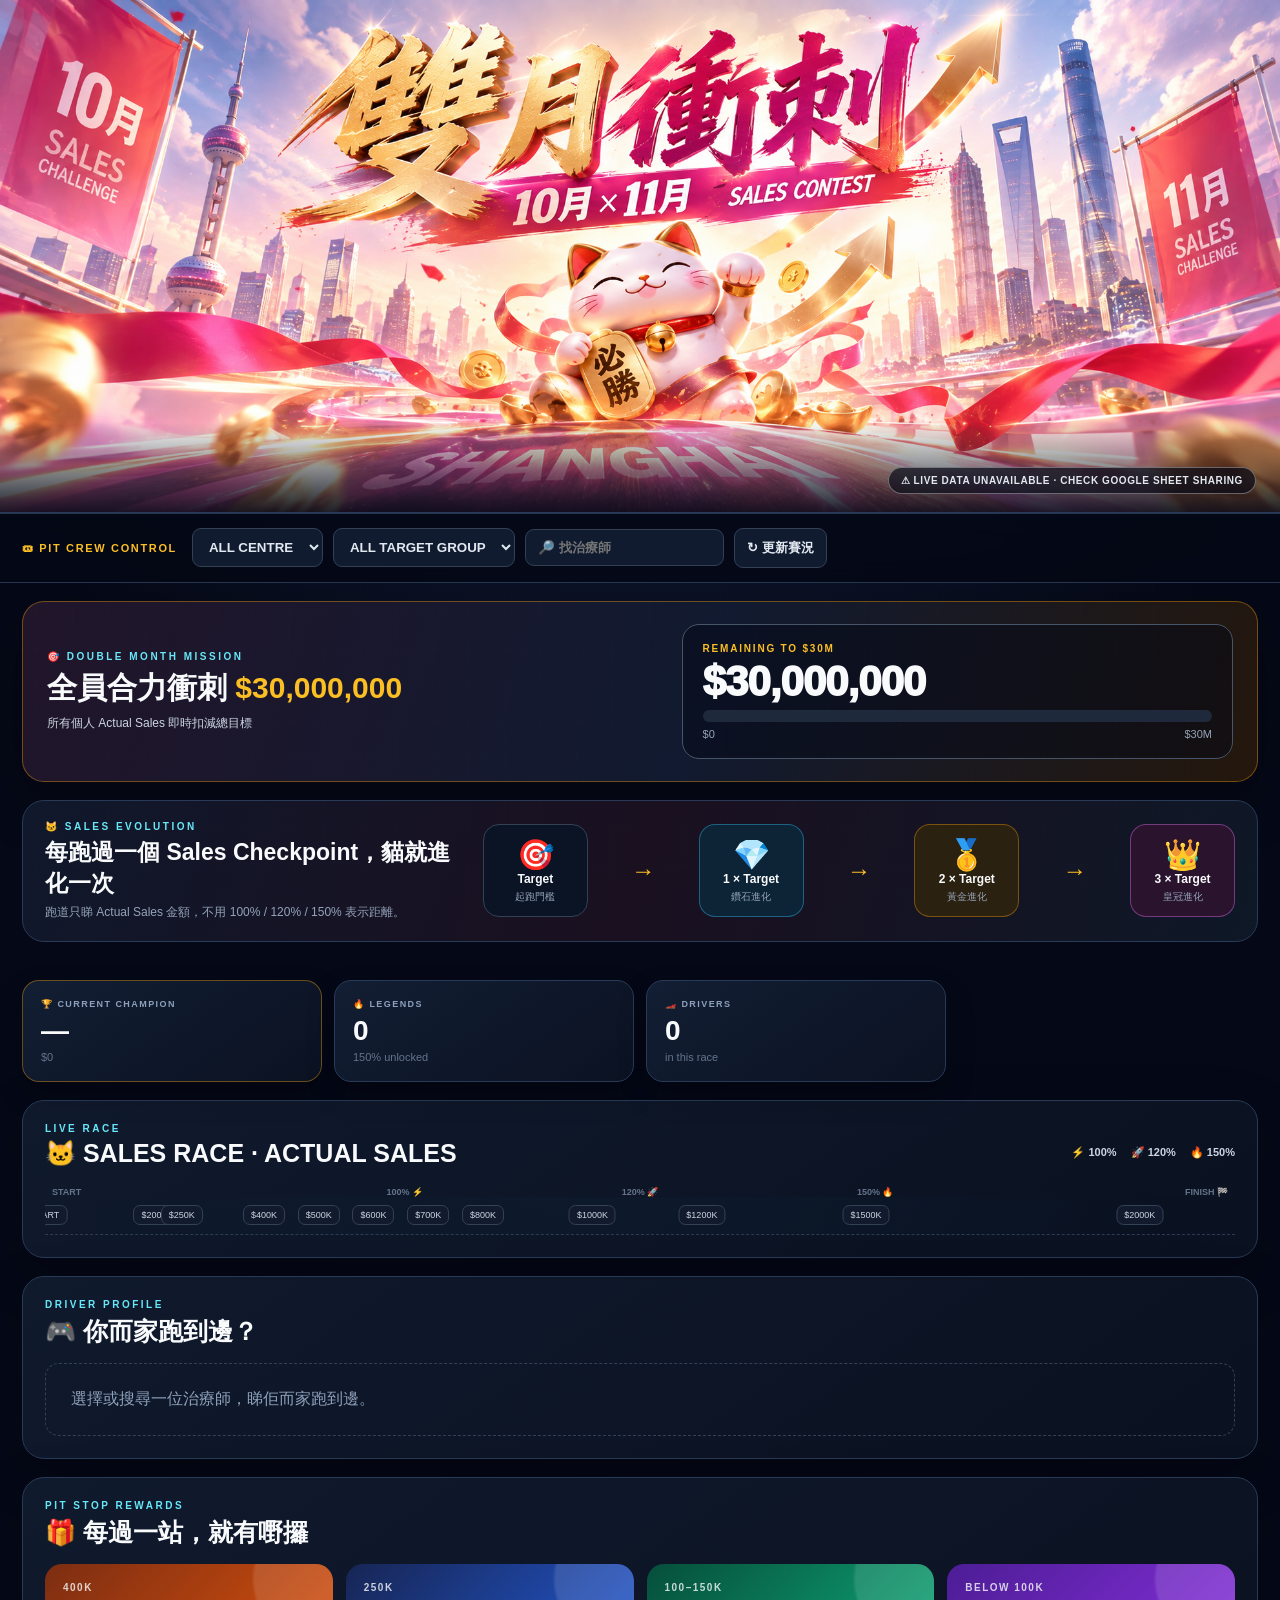
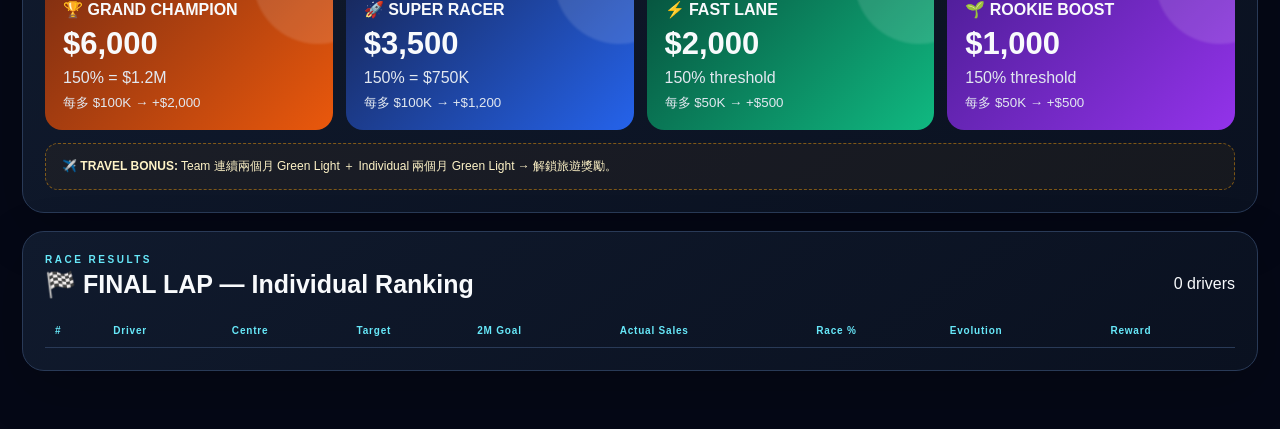
==== commit ccf27e04: "Add files via upload" ====
--- a/index.html
+++ b/index.html
@@ -7,7 +7,6 @@
 <link rel="stylesheet" href="style.css">
 </head>
 <body>
-
 <section class="hero-banner">
   <img src="assets/double-month-banner.png" alt="雙月衝刺 10月 × 11月 Sales Contest">
   <div class="banner-status" id="connection">CONNECTING TO LIVE RACE DATA…</div>
@@ -21,24 +20,30 @@
     <option value="400000">🟠 400K</option>
     <option value="250000">🔵 250K</option>
     <option value="150000">🟢 100K–150K</option>
-    <option value="60000">🟣 50K–60K</option>
     <option value="LOW">🟣 BELOW 100K</option>
   </select>
   <input id="search" placeholder="🔎 找治療師">
   <button id="refresh">↻ 更新賽況</button>
 </section>
 
+<section class="mission-counter">
+<div class="mission-copy"><div class="eyebrow">🎯 DOUBLE MONTH MISSION</div><h2>全員合力衝刺 <span>$30,000,000</span></h2><p>所有個人 Actual Sales 即時扣減總目標</p></div>
+<div class="counter-box"><div class="counter-label">REMAINING TO $30M</div><div id="remaining" class="remaining">$30,000,000</div><div class="counter-track"><i id="missionProgress"></i></div><div class="counter-foot"><span id="achieved">$0</span><span>$30M</span></div></div>
+</section>
+<section class="evolution-guide">
+<div class="guide-copy"><div class="eyebrow">🐱 SALES EVOLUTION</div><h2>每跑過一個 Sales Checkpoint，貓就進化一次</h2><p>跑道只睇 Actual Sales 金額，不用 100% / 120% / 150% 表示距離。</p></div>
+<div class="evolution-steps"><div class="step"><span>🎯</span><b>Target</b><small>起跑門檻</small></div><div class="arrow">→</div><div class="step diamond"><span>💎</span><b>1 × Target</b><small>鑽石進化</small></div><div class="arrow">→</div><div class="step gold"><span>🥇</span><b>2 × Target</b><small>黃金進化</small></div><div class="arrow">→</div><div class="step crown"><span>👑</span><b>3 × Target</b><small>皇冠進化</small></div></div>
+</section>
 <main>
 <section class="race-status">
   <div class="status-card"><div class="label">🏆 CURRENT CHAMPION</div><div id="champion" class="value">—</div><div id="championSales" class="sub">$0</div></div>
-  <div class="status-card"><div class="label">💰 TOTAL POT</div><div id="total" class="value">$0</div><div class="sub">Actual Sales</div></div>
   <div class="status-card"><div class="label">🔥 LEGENDS</div><div id="legends" class="value">0</div><div class="sub">150% unlocked</div></div>
   <div class="status-card"><div class="label">🏎️ DRIVERS</div><div id="count" class="value">0</div><div class="sub">in this race</div></div>
 </section>
 
 <section class="track-panel">
   <div class="section-title">
-    <div><div class="eyebrow">LIVE RACE</div><h2>🏎️ SALES EVOLUTION TRACK</h2></div>
+    <div><div class="eyebrow">LIVE RACE</div><h2>🐱 SALES RACE · ACTUAL SALES</h2></div>
     <div class="legend"><span>⚡ 100%</span><span>🚀 120%</span><span>🔥 150%</span></div>
   </div>
   <div class="finish-strip"><span>START</span><span>100% ⚡</span><span>120% 🚀</span><span>150% 🔥</span><span>FINISH 🏁</span></div>
@@ -56,7 +61,7 @@
     <div class="reward-box orange"><div class="ticket">400K</div><div class="reward-title">🏆 GRAND CHAMPION</div><strong>$6,000</strong><span>150% = $1.2M</span><small>每多 $100K → +$2,000</small></div>
     <div class="reward-box blue"><div class="ticket">250K</div><div class="reward-title">🚀 SUPER RACER</div><strong>$3,500</strong><span>150% = $750K</span><small>每多 $100K → +$1,200</small></div>
     <div class="reward-box green"><div class="ticket">100–150K</div><div class="reward-title">⚡ FAST LANE</div><strong>$2,000</strong><span>150% threshold</span><small>每多 $50K → +$500</small></div>
-    <div class="reward-box purple"><div class="ticket">≤100K</div><div class="reward-title">🌱 ROOKIE BOOST</div><strong>$1,000</strong><span>150% threshold</span><small>每多 $50K → +$500</small></div>
+    <div class="reward-box purple"><div class="ticket">BELOW 100K</div><div class="reward-title">🌱 ROOKIE BOOST</div><strong>$1,000</strong><span>150% threshold</span><small>每多 $50K → +$500</small></div>
   </div>
   <div class="travel-banner">✈️ <b>TRAVEL BONUS:</b> Team 連續兩個月 Green Light ＋ Individual 兩個月 Green Light → 解鎖旅遊獎勵。</div>
 </section>
--- a/style.css
+++ b/style.css
@@ -37,3 +37,9 @@
 .hero-banner img{display:block;width:100%;height:auto;max-height:720px;object-fit:cover}
 .hero-banner:after{content:"";position:absolute;left:0;right:0;bottom:0;height:90px;background:linear-gradient(transparent,rgba(5,8,22,.9));pointer-events:none}
 .banner-status{position:absolute;right:24px;bottom:18px;z-index:2;padding:7px 12px;border:1px solid rgba(255,255,255,.35);border-radius:99px;background:rgba(5,8,22,.68);backdrop-filter:blur(8px);color:#e2e8f0;font-size:10px;font-weight:800;letter-spacing:.06em}
+
+.mission-counter{margin:18px 22px 0;padding:22px 24px;border:1px solid #f59e0b66;border-radius:22px;background:linear-gradient(110deg,#21152a,#111a30 55%,#24170c);display:grid;grid-template-columns:1.1fr 1fr;gap:28px;align-items:center;box-shadow:0 18px 55px rgba(0,0,0,.25)}
+.mission-copy h2{font-size:30px;margin:6px 0}.mission-copy h2 span{color:#fbbf24}.mission-copy p{margin:0;color:#cbd5e1;font-size:12px}
+.counter-box{padding:18px 20px;border-radius:17px;background:rgba(5,8,22,.5);border:1px solid #475569}.counter-label{font-size:10px;letter-spacing:.18em;color:#fbbf24;font-weight:900}.remaining{font-size:42px;font-weight:1000;letter-spacing:-1px;margin:4px 0}.counter-track{height:12px;background:#1e293b;border-radius:99px;overflow:hidden}.counter-track i{display:block;height:100%;width:0;background:linear-gradient(90deg,#22d3ee,#a855f7,#fb923c);transition:width .8s}.counter-foot{display:flex;justify-content:space-between;color:#94a3b8;font-size:11px;margin-top:6px}.cat-driver{display:inline-block;animation:catBounce .7s ease-in-out infinite alternate;filter:drop-shadow(0 0 10px rgba(251,191,36,.45))}.cat-trail{position:absolute;width:80px;height:7px;left:-72px;top:27px;background:linear-gradient(90deg,transparent,#fb7185,#fbbf24);border-radius:99px;filter:blur(3px);opacity:.65}@keyframes catBounce{from{transform:translateY(0) rotate(-2deg)}to{transform:translateY(-7px) rotate(2deg)}}@media(max-width:900px){.mission-counter{grid-template-columns:1fr}}
+
+.evolution-guide{margin:18px 22px;padding:20px 22px;border:1px solid #293a57;border-radius:22px;background:linear-gradient(110deg,#10182b,#1a1020,#0e1827);display:grid;grid-template-columns:1fr 1.8fr;gap:20px;align-items:center}.guide-copy h2{font-size:23px;margin:5px 0}.guide-copy p{font-size:12px;color:#94a3b8;margin:0}.evolution-steps{display:flex;align-items:center;justify-content:space-between;gap:8px}.step{min-width:105px;text-align:center;padding:12px 10px;border-radius:16px;border:1px solid #334155;background:#0b1425}.step span{display:block;font-size:30px}.step b{display:block;font-size:12px}.step small{color:#94a3b8;font-size:10px}.step.diamond{border-color:#38bdf866;background:#0c2435}.step.gold{border-color:#f59e0b66;background:#2b2110}.step.crown{border-color:#e879f966;background:#29132d}.arrow{color:#fbbf24;font-size:24px}.driver-name-tag{position:absolute;left:calc(100% + 8px);top:2px;padding:4px 8px;border-radius:9px;background:rgba(15,23,42,.94);border:1px solid rgba(255,255,255,.18);white-space:nowrap;font-weight:900;font-size:11px;z-index:5}.milestone-badge{position:absolute;top:8px;transform:translateX(-50%);padding:4px 7px;border-radius:7px;background:#121b2d;border:1px solid #334155;color:#cbd5e1;font-size:9px;z-index:1}.race-scale{height:38px!important}.race-scale:before,.race-scale:after{display:none}.cat-driver{display:inline-block;animation:catBounce .7s ease-in-out infinite alternate;filter:drop-shadow(0 0 10px rgba(251,191,36,.45))}.cat-trail{position:absolute;width:80px;height:7px;left:-72px;top:27px;background:linear-gradient(90deg,transparent,#fb7185,#fbbf24);border-radius:99px;filter:blur(3px);opacity:.65}@keyframes catBounce{from{transform:translateY(0) rotate(-2deg)}to{transform:translateY(-7px) rotate(2deg)}}@media(max-width:900px){.evolution-guide{grid-template-columns:1fr}.evolution-steps{overflow:auto;justify-content:flex-start}}
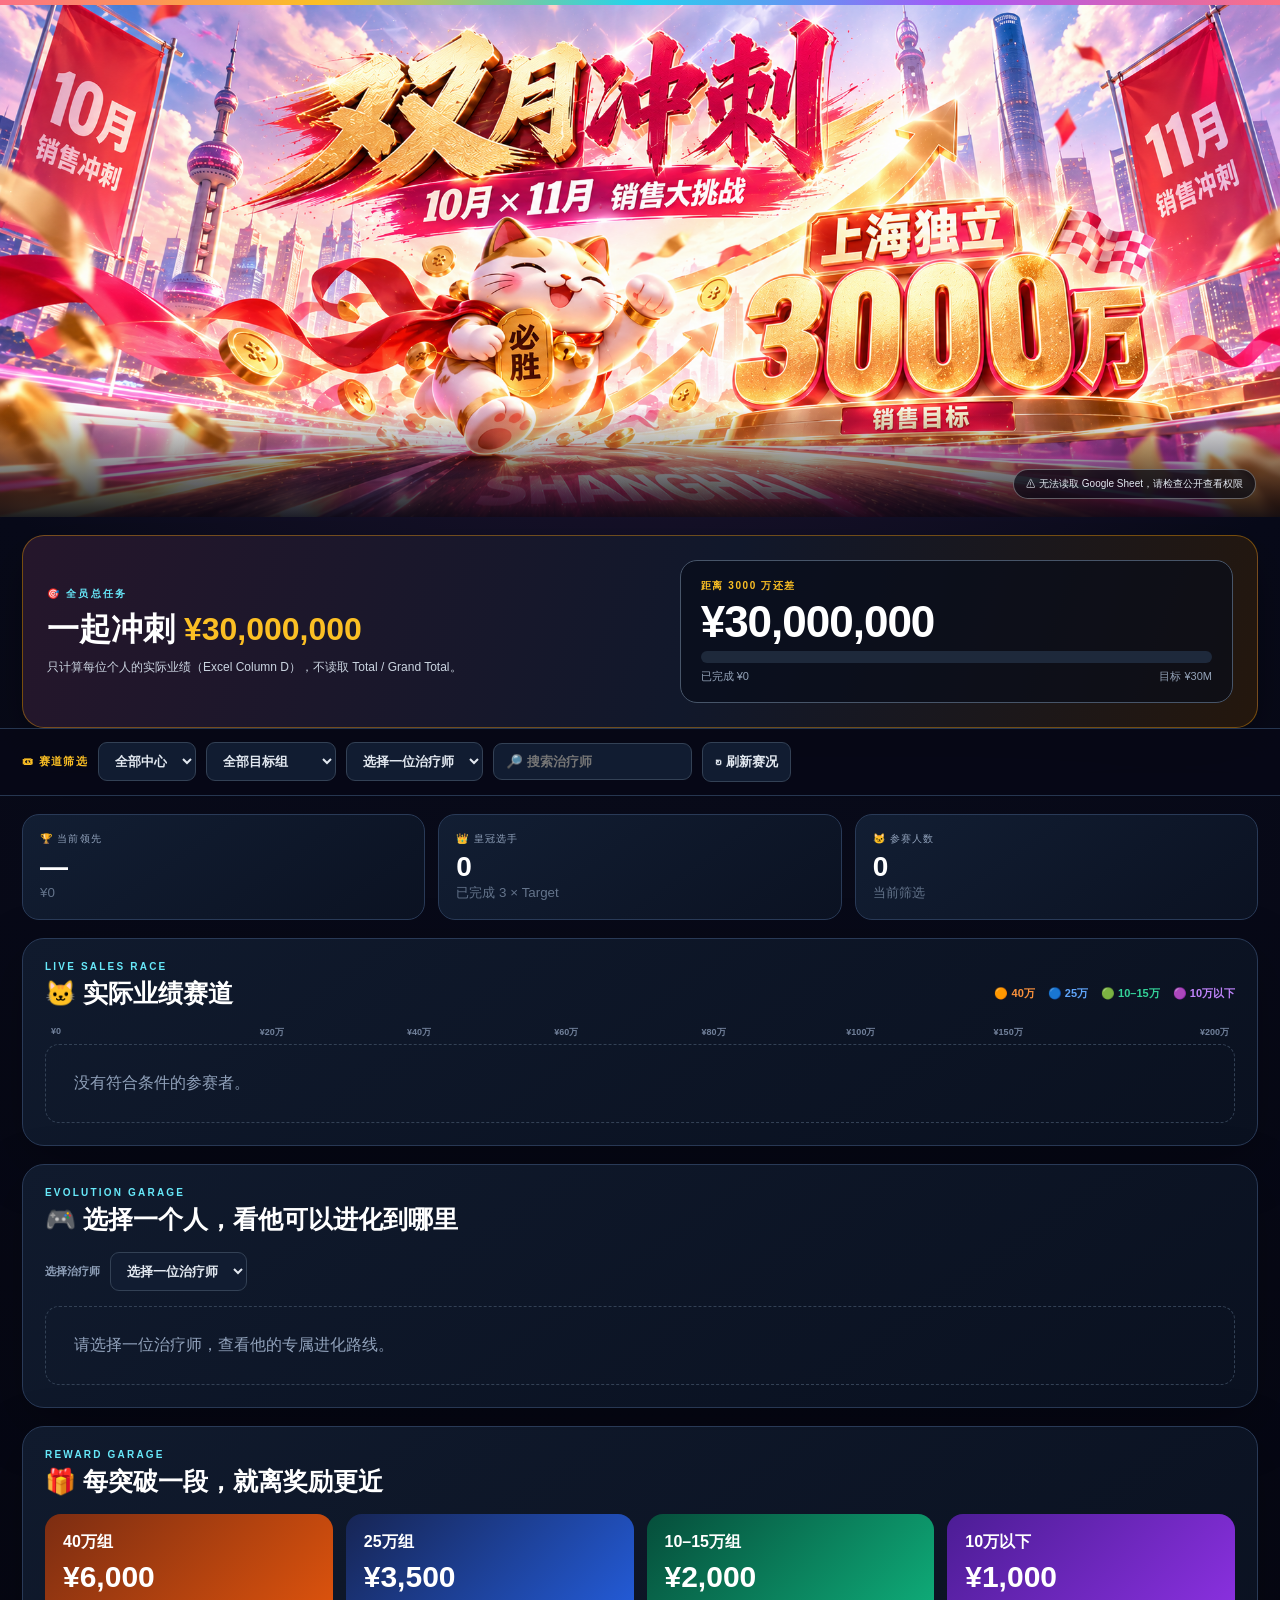
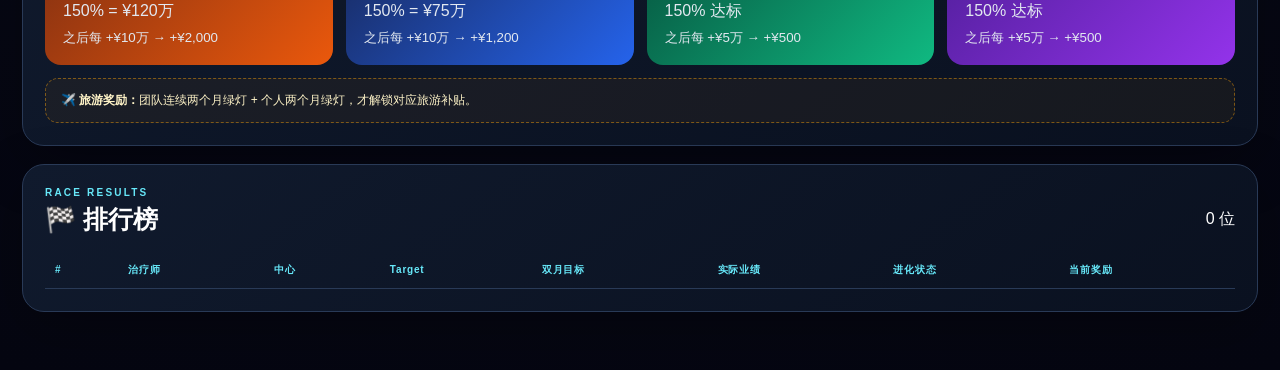
==== commit a4ea13ae: "Add files via upload" ====
--- a/index.html
+++ b/index.html
@@ -1,81 +1,110 @@
 <!doctype html>
-<html lang="zh-HK">
+<html lang="zh-CN">
 <head>
 <meta charset="utf-8">
 <meta name="viewport" content="width=device-width,initial-scale=1">
-<title>NeoDerm Double Month Grand Prix</title>
+<title>NeoDerm 双月冲刺 · Sales Grand Prix</title>
 <link rel="stylesheet" href="style.css">
 </head>
 <body>
-<section class="hero-banner">
-  <img src="assets/double-month-banner.png" alt="雙月衝刺 10月 × 11月 Sales Contest">
-  <div class="banner-status" id="connection">CONNECTING TO LIVE RACE DATA…</div>
+<div class="top-glow"></div>
+
+<header class="hero">
+  <img src="assets/double-month-banner.png" alt="双月冲刺 10月 × 11月 销售大挑战">
+  <div class="hero-live" id="connection">正在连接实时赛况…</div>
+</header>
+
+<section class="mission">
+  <div class="mission-copy">
+    <div class="eyebrow">🎯 全员总任务</div>
+    <h1>一起冲刺 <span>¥30,000,000</span></h1>
+    <p>只计算每位个人的实际业绩（Excel Column D），不读取 Total / Grand Total。</p>
+  </div>
+  <div class="mission-number">
+    <div class="tiny">距离 3000 万还差</div>
+    <strong id="remaining">¥30,000,000</strong>
+    <div class="mission-bar"><i id="missionProgress"></i></div>
+    <div class="mission-meta"><span id="achieved">已完成 ¥0</span><span>目标 ¥30M</span></div>
+  </div>
 </section>
 
-<section class="control-bar">
-  <div class="filter-title">🎟 PIT CREW CONTROL</div>
-  <select id="centre"><option value="ALL">ALL CENTRE</option></select>
+<section class="controls">
+  <div class="control-label">🎟 赛道筛选</div>
+  <select id="centre"><option value="ALL">全部中心</option></select>
   <select id="target">
-    <option value="ALL">ALL TARGET GROUP</option>
-    <option value="400000">🟠 400K</option>
-    <option value="250000">🔵 250K</option>
-    <option value="150000">🟢 100K–150K</option>
-    <option value="LOW">🟣 BELOW 100K</option>
+    <option value="ALL">全部目标组</option>
+    <option value="400000">🟠 40万组</option>
+    <option value="250000">🔵 25万组</option>
+    <option value="150000">🟢 10–15万组</option>
+    <option value="LOW">🟣 10万以下</option>
   </select>
-  <input id="search" placeholder="🔎 找治療師">
-  <button id="refresh">↻ 更新賽況</button>
+  <select id="driver"><option value="">选择一位治疗师</option></select>
+  <input id="search" placeholder="🔎 搜索治疗师">
+  <button id="refresh">↻ 刷新赛况</button>
 </section>
 
-<section class="mission-counter">
-<div class="mission-copy"><div class="eyebrow">🎯 DOUBLE MONTH MISSION</div><h2>全員合力衝刺 <span>$30,000,000</span></h2><p>所有個人 Actual Sales 即時扣減總目標</p></div>
-<div class="counter-box"><div class="counter-label">REMAINING TO $30M</div><div id="remaining" class="remaining">$30,000,000</div><div class="counter-track"><i id="missionProgress"></i></div><div class="counter-foot"><span id="achieved">$0</span><span>$30M</span></div></div>
-</section>
-<section class="evolution-guide">
-<div class="guide-copy"><div class="eyebrow">🐱 SALES EVOLUTION</div><h2>每跑過一個 Sales Checkpoint，貓就進化一次</h2><p>跑道只睇 Actual Sales 金額，不用 100% / 120% / 150% 表示距離。</p></div>
-<div class="evolution-steps"><div class="step"><span>🎯</span><b>Target</b><small>起跑門檻</small></div><div class="arrow">→</div><div class="step diamond"><span>💎</span><b>1 × Target</b><small>鑽石進化</small></div><div class="arrow">→</div><div class="step gold"><span>🥇</span><b>2 × Target</b><small>黃金進化</small></div><div class="arrow">→</div><div class="step crown"><span>👑</span><b>3 × Target</b><small>皇冠進化</small></div></div>
-</section>
 <main>
-<section class="race-status">
-  <div class="status-card"><div class="label">🏆 CURRENT CHAMPION</div><div id="champion" class="value">—</div><div id="championSales" class="sub">$0</div></div>
-  <div class="status-card"><div class="label">🔥 LEGENDS</div><div id="legends" class="value">0</div><div class="sub">150% unlocked</div></div>
-  <div class="status-card"><div class="label">🏎️ DRIVERS</div><div id="count" class="value">0</div><div class="sub">in this race</div></div>
+<section class="stats">
+  <div class="stat"><span>🏆 当前领先</span><b id="champion">—</b><small id="championSales">¥0</small></div>
+  <div class="stat"><span>👑 皇冠选手</span><b id="crownCount">0</b><small>已完成 3 × Target</small></div>
+  <div class="stat"><span>🐱 参赛人数</span><b id="count">0</b><small>当前筛选</small></div>
 </section>
 
-<section class="track-panel">
-  <div class="section-title">
-    <div><div class="eyebrow">LIVE RACE</div><h2>🐱 SALES RACE · ACTUAL SALES</h2></div>
-    <div class="legend"><span>⚡ 100%</span><span>🚀 120%</span><span>🔥 150%</span></div>
+<section class="race-panel">
+  <div class="section-head">
+    <div><div class="eyebrow">LIVE SALES RACE</div><h2>🐱 实际业绩赛道</h2></div>
+    <div class="target-legend">
+      <span class="orange">🟠 40万</span>
+      <span class="blue">🔵 25万</span>
+      <span class="green">🟢 10–15万</span>
+      <span class="purple">🟣 10万以下</span>
+    </div>
   </div>
-  <div class="finish-strip"><span>START</span><span>100% ⚡</span><span>120% 🚀</span><span>150% 🔥</span><span>FINISH 🏁</span></div>
+  <div class="money-scale">
+    <span>¥0</span><span>¥20万</span><span>¥40万</span><span>¥60万</span><span>¥80万</span><span>¥100万</span><span>¥150万</span><span>¥200万</span>
+  </div>
   <div id="race"></div>
 </section>
 
-<section class="driver-zone">
-  <div class="section-title"><div><div class="eyebrow">DRIVER PROFILE</div><h2>🎮 你而家跑到邊？</h2></div></div>
-  <div id="personal" class="empty">選擇或搜尋一位治療師，睇佢而家跑到邊。</div>
+<section class="evolution-panel">
+  <div class="section-head">
+    <div><div class="eyebrow">EVOLUTION GARAGE</div><h2>🎮 选择一个人，看他可以进化到哪里</h2></div>
+  </div>
+  <div class="evolution-select">
+    <label>选择治疗师</label>
+    <select id="evolutionDriver"><option value="">请选择</option></select>
+  </div>
+  <div id="evolutionEmpty" class="empty">请选择一位治疗师，查看他的专属进化路线。</div>
+  <div id="evolutionCard" class="hidden"></div>
 </section>
 
-<section class="rewards-panel">
-  <div class="section-title"><div><div class="eyebrow">PIT STOP REWARDS</div><h2>🎁 每過一站，就有嘢攞</h2></div></div>
-  <div class="reward-road">
-    <div class="reward-box orange"><div class="ticket">400K</div><div class="reward-title">🏆 GRAND CHAMPION</div><strong>$6,000</strong><span>150% = $1.2M</span><small>每多 $100K → +$2,000</small></div>
-    <div class="reward-box blue"><div class="ticket">250K</div><div class="reward-title">🚀 SUPER RACER</div><strong>$3,500</strong><span>150% = $750K</span><small>每多 $100K → +$1,200</small></div>
-    <div class="reward-box green"><div class="ticket">100–150K</div><div class="reward-title">⚡ FAST LANE</div><strong>$2,000</strong><span>150% threshold</span><small>每多 $50K → +$500</small></div>
-    <div class="reward-box purple"><div class="ticket">BELOW 100K</div><div class="reward-title">🌱 ROOKIE BOOST</div><strong>$1,000</strong><span>150% threshold</span><small>每多 $50K → +$500</small></div>
+<section class="reward-panel">
+  <div class="section-head">
+    <div><div class="eyebrow">REWARD GARAGE</div><h2>🎁 每突破一段，就离奖励更近</h2></div>
   </div>
-  <div class="travel-banner">✈️ <b>TRAVEL BONUS:</b> Team 連續兩個月 Green Light ＋ Individual 兩個月 Green Light → 解鎖旅遊獎勵。</div>
+  <div class="reward-grid">
+    <div class="reward orange-bg"><b>40万组</b><strong>¥6,000</strong><span>150% = ¥120万</span><small>之后每 +¥10万 → +¥2,000</small></div>
+    <div class="reward blue-bg"><b>25万组</b><strong>¥3,500</strong><span>150% = ¥75万</span><small>之后每 +¥10万 → +¥1,200</small></div>
+    <div class="reward green-bg"><b>10–15万组</b><strong>¥2,000</strong><span>150% 达标</span><small>之后每 +¥5万 → +¥500</small></div>
+    <div class="reward purple-bg"><b>10万以下</b><strong>¥1,000</strong><span>150% 达标</span><small>之后每 +¥5万 → +¥500</small></div>
+  </div>
+  <div class="travel">✈️ <b>旅游奖励：</b>团队连续两个月绿灯 + 个人两个月绿灯，才解锁对应旅游补贴。</div>
 </section>
 
-<section class="leaderboard-panel">
-  <div class="section-title"><div><div class="eyebrow">RACE RESULTS</div><h2>🏁 FINAL LAP — Individual Ranking</h2></div><span id="rows"></span></div>
+<section class="ranking-panel">
+  <div class="section-head">
+    <div><div class="eyebrow">RACE RESULTS</div><h2>🏁 排行榜</h2></div>
+    <span id="rows"></span>
+  </div>
   <div class="table-wrap">
     <table>
-      <thead><tr><th>#</th><th>Driver</th><th>Centre</th><th>Target</th><th>2M Goal</th><th>Actual Sales</th><th>Race %</th><th>Evolution</th><th>Reward</th></tr></thead>
+      <thead><tr><th>#</th><th>治疗师</th><th>中心</th><th>Target</th><th>双月目标</th><th>实际业绩</th><th>进化状态</th><th>当前奖励</th></tr></thead>
       <tbody id="table"></tbody>
     </table>
   </div>
 </section>
 </main>
+
 <script src="src/app.js"></script>
 </body>
-</html>
+</html>
--- a/style.css
+++ b/style.css
@@ -1,45 +1,12 @@
-
-:root{--bg:#050816;--panel:#0d1628;--line:#293a57;--white:#f8fafc;--muted:#8ea0ba;--cyan:#22d3ee}
-*{box-sizing:border-box}
-body{margin:0;background:radial-gradient(circle at 50% -10%,#243b65 0,#050816 42%);color:var(--white);font-family:Arial,"Microsoft JhengHei",sans-serif;min-height:100vh}
-body:before{content:"";position:fixed;inset:0;pointer-events:none;opacity:.22;background-image:linear-gradient(rgba(255,255,255,.035) 1px,transparent 1px),linear-gradient(90deg,rgba(255,255,255,.035) 1px,transparent 1px);background-size:36px 36px}
-.lights{height:5px;background:linear-gradient(90deg,#f97316,#22d3ee,#a855f7,#10b981,#f97316);box-shadow:0 0 25px rgba(34,211,238,.6)}
-.hero{text-align:center;padding:38px 18px 30px;position:relative}
-.eyebrow{font-size:10px;letter-spacing:.25em;color:#67e8f9;font-weight:900}
-h1{font-size:58px;line-height:.92;margin:10px 0 15px;font-style:italic;letter-spacing:-2px}
-h1 span{background:linear-gradient(90deg,#22d3ee,#fff,#fb923c);-webkit-background-clip:text;color:transparent}
-.hero p{color:#cbd5e1;font-size:18px;margin:0 0 14px}.connection{display:inline-block;padding:6px 12px;border:1px solid #334155;border-radius:99px;color:#94a3b8;font-size:10px}
-.control-bar{display:flex;align-items:center;gap:10px;flex-wrap:wrap;padding:14px 22px;background:rgba(5,8,22,.9);border-top:1px solid #263650;border-bottom:1px solid #263650;position:sticky;top:0;z-index:20;backdrop-filter:blur(14px)}
-.filter-title{font-size:11px;font-weight:900;letter-spacing:.15em;color:#fbbf24;margin-right:5px}
-select,input,button{background:#101b30;color:#e2e8f0;border:1px solid #334155;border-radius:9px;padding:10px 12px;font-weight:700}
-button{cursor:pointer}button:hover{border-color:#22d3ee;color:#67e8f9}
-main{max-width:1500px;margin:auto;padding-bottom:40px}
-.race-status{display:grid;grid-template-columns:repeat(4,1fr);gap:12px;padding:20px 22px 0}
-.status-card{padding:18px;border-radius:17px;background:linear-gradient(145deg,#121e33,#0b1222);border:1px solid #293a57;box-shadow:0 12px 30px rgba(0,0,0,.2)}
-.status-card:first-child{border-color:#f59e0b66}.label{font-size:9px;color:#8ea0ba;letter-spacing:.16em;font-weight:900}.value{font-size:28px;font-weight:900;margin-top:6px}.sub{font-size:11px;color:#64748b;margin-top:4px}
-.track-panel,.driver-zone,.rewards-panel,.leaderboard-panel{margin:18px 22px;padding:22px;border:1px solid #293a57;border-radius:22px;background:linear-gradient(145deg,#101a2d,#0a1120);box-shadow:0 18px 55px rgba(0,0,0,.2)}
-.section-title{display:flex;justify-content:space-between;align-items:center;gap:20px}h2{font-size:25px;margin:5px 0 15px}.legend{display:flex;gap:14px;color:#cbd5e1;font-size:11px;font-weight:800}
-.finish-strip{display:grid;grid-template-columns:1fr 1fr 1fr 1fr 1fr;color:#64748b;font-size:9px;font-weight:900;margin:4px 7px 0;text-transform:uppercase}.finish-strip span{text-align:center}.finish-strip span:first-child{text-align:left}.finish-strip span:last-child{text-align:right}
-.lane{height:112px;position:relative;border-bottom:1px dashed #2b3b55;overflow:hidden;background:linear-gradient(90deg,transparent,rgba(34,211,238,.025),transparent)}
-.lane:before{content:"";position:absolute;left:0;right:0;top:54px;border-top:2px solid rgba(148,163,184,.08)}
-.lane:after{content:"";position:absolute;top:0;bottom:0;left:50%;border-left:1px dashed rgba(34,211,238,.13)}
-.car{position:absolute;top:20px;font-size:43px;transition:left .8s cubic-bezier(.2,.8,.2,1);filter:drop-shadow(0 0 12px rgba(34,211,238,.4));z-index:2}.car:after{content:"";position:absolute;width:70px;height:7px;background:linear-gradient(90deg,transparent,#22d3ee);right:35px;top:31px;opacity:.5;filter:blur(3px)}
-.info{position:absolute;bottom:10px;left:8px;font-size:11px;color:#b9c6d9;z-index:3}.info b{color:white}
-.empty{padding:25px;color:#8ea0ba;border:1px dashed #334155;border-radius:14px}
-.driver-card{display:grid;grid-template-columns:1.1fr 2fr;gap:16px}.driver-main,.driver-next{padding:20px;border-radius:18px;border:1px solid #334155;background:#0b1425}.driver-name{font-size:30px;font-weight:900}.driver-sales{font-size:42px;font-weight:900;margin:8px 0}.progress{height:14px;border-radius:99px;background:#1e293b;overflow:hidden;margin:15px 0}.progress i{display:block;height:100%;background:linear-gradient(90deg,#22d3ee,#a855f7,#fb923c)}.next-value{font-size:30px;font-weight:900;color:#67e8f9}
-.reward-road{display:grid;grid-template-columns:repeat(4,1fr);gap:13px}.reward-box{min-height:145px;padding:18px;border-radius:17px;display:flex;flex-direction:column;gap:7px;position:relative;overflow:hidden}.reward-box:after{content:"";position:absolute;width:130px;height:130px;border-radius:50%;right:-50px;top:-50px;background:rgba(255,255,255,.12);filter:blur(1px)}.reward-box strong{font-size:31px}.reward-box span,.reward-box small{color:#e2e8f0}.ticket{font-size:10px;font-weight:900;letter-spacing:.15em;opacity:.8}.reward-title{font-weight:900}.orange{background:linear-gradient(135deg,#7c2d12,#ea580c)}.blue{background:linear-gradient(135deg,#172554,#2563eb)}.green{background:linear-gradient(135deg,#064e3b,#10b981)}.purple{background:linear-gradient(135deg,#4c1d95,#9333ea)}
-.travel-banner{margin-top:13px;padding:14px 16px;border:1px dashed #f59e0b77;border-radius:13px;color:#fef3c7;background:#f59e0b0d;font-size:12px}
-.table-wrap{overflow:auto}table{width:100%;border-collapse:collapse;min-width:1000px}th,td{padding:11px 10px;border-bottom:1px solid #293a57;text-align:left;white-space:nowrap}th{font-size:10px;color:#67e8f9;letter-spacing:.08em}td{font-size:12px}
-@media(max-width:900px){.race-status,.reward-road{grid-template-columns:repeat(2,1fr)}.driver-card{grid-template-columns:1fr}}
-@media(max-width:600px){.race-status,.reward-road{grid-template-columns:1fr}h1{font-size:39px}.control-bar{position:static}}
-
-.hero-banner{position:relative;width:100%;background:#080b18;overflow:hidden;border-bottom:1px solid #293a57}
-.hero-banner img{display:block;width:100%;height:auto;max-height:720px;object-fit:cover}
-.hero-banner:after{content:"";position:absolute;left:0;right:0;bottom:0;height:90px;background:linear-gradient(transparent,rgba(5,8,22,.9));pointer-events:none}
-.banner-status{position:absolute;right:24px;bottom:18px;z-index:2;padding:7px 12px;border:1px solid rgba(255,255,255,.35);border-radius:99px;background:rgba(5,8,22,.68);backdrop-filter:blur(8px);color:#e2e8f0;font-size:10px;font-weight:800;letter-spacing:.06em}
-
-.mission-counter{margin:18px 22px 0;padding:22px 24px;border:1px solid #f59e0b66;border-radius:22px;background:linear-gradient(110deg,#21152a,#111a30 55%,#24170c);display:grid;grid-template-columns:1.1fr 1fr;gap:28px;align-items:center;box-shadow:0 18px 55px rgba(0,0,0,.25)}
-.mission-copy h2{font-size:30px;margin:6px 0}.mission-copy h2 span{color:#fbbf24}.mission-copy p{margin:0;color:#cbd5e1;font-size:12px}
-.counter-box{padding:18px 20px;border-radius:17px;background:rgba(5,8,22,.5);border:1px solid #475569}.counter-label{font-size:10px;letter-spacing:.18em;color:#fbbf24;font-weight:900}.remaining{font-size:42px;font-weight:1000;letter-spacing:-1px;margin:4px 0}.counter-track{height:12px;background:#1e293b;border-radius:99px;overflow:hidden}.counter-track i{display:block;height:100%;width:0;background:linear-gradient(90deg,#22d3ee,#a855f7,#fb923c);transition:width .8s}.counter-foot{display:flex;justify-content:space-between;color:#94a3b8;font-size:11px;margin-top:6px}.cat-driver{display:inline-block;animation:catBounce .7s ease-in-out infinite alternate;filter:drop-shadow(0 0 10px rgba(251,191,36,.45))}.cat-trail{position:absolute;width:80px;height:7px;left:-72px;top:27px;background:linear-gradient(90deg,transparent,#fb7185,#fbbf24);border-radius:99px;filter:blur(3px);opacity:.65}@keyframes catBounce{from{transform:translateY(0) rotate(-2deg)}to{transform:translateY(-7px) rotate(2deg)}}@media(max-width:900px){.mission-counter{grid-template-columns:1fr}}
-
-.evolution-guide{margin:18px 22px;padding:20px 22px;border:1px solid #293a57;border-radius:22px;background:linear-gradient(110deg,#10182b,#1a1020,#0e1827);display:grid;grid-template-columns:1fr 1.8fr;gap:20px;align-items:center}.guide-copy h2{font-size:23px;margin:5px 0}.guide-copy p{font-size:12px;color:#94a3b8;margin:0}.evolution-steps{display:flex;align-items:center;justify-content:space-between;gap:8px}.step{min-width:105px;text-align:center;padding:12px 10px;border-radius:16px;border:1px solid #334155;background:#0b1425}.step span{display:block;font-size:30px}.step b{display:block;font-size:12px}.step small{color:#94a3b8;font-size:10px}.step.diamond{border-color:#38bdf866;background:#0c2435}.step.gold{border-color:#f59e0b66;background:#2b2110}.step.crown{border-color:#e879f966;background:#29132d}.arrow{color:#fbbf24;font-size:24px}.driver-name-tag{position:absolute;left:calc(100% + 8px);top:2px;padding:4px 8px;border-radius:9px;background:rgba(15,23,42,.94);border:1px solid rgba(255,255,255,.18);white-space:nowrap;font-weight:900;font-size:11px;z-index:5}.milestone-badge{position:absolute;top:8px;transform:translateX(-50%);padding:4px 7px;border-radius:7px;background:#121b2d;border:1px solid #334155;color:#cbd5e1;font-size:9px;z-index:1}.race-scale{height:38px!important}.race-scale:before,.race-scale:after{display:none}.cat-driver{display:inline-block;animation:catBounce .7s ease-in-out infinite alternate;filter:drop-shadow(0 0 10px rgba(251,191,36,.45))}.cat-trail{position:absolute;width:80px;height:7px;left:-72px;top:27px;background:linear-gradient(90deg,transparent,#fb7185,#fbbf24);border-radius:99px;filter:blur(3px);opacity:.65}@keyframes catBounce{from{transform:translateY(0) rotate(-2deg)}to{transform:translateY(-7px) rotate(2deg)}}@media(max-width:900px){.evolution-guide{grid-template-columns:1fr}.evolution-steps{overflow:auto;justify-content:flex-start}}
+:root{--bg:#060817;--panel:#10192d;--line:#2b3c59;--muted:#91a2bb;--white:#fff;--cyan:#22d3ee}
+*{box-sizing:border-box}body{margin:0;background:radial-gradient(circle at 50% -10%,#3a2354 0,#080a19 42%,#050611 100%);color:var(--white);font-family:Arial,"Microsoft YaHei","PingFang SC",sans-serif}.top-glow{height:5px;background:linear-gradient(90deg,#fb7185,#fbbf24,#22d3ee,#a855f7,#fb7185);box-shadow:0 0 24px #fb7185}
+.hero{position:relative;overflow:hidden;background:#080a16}.hero img{display:block;width:100%;height:auto;max-height:690px;object-fit:cover}.hero:after{content:"";position:absolute;left:0;right:0;bottom:0;height:110px;background:linear-gradient(transparent,rgba(5,6,17,.9));pointer-events:none}.hero-live{position:absolute;right:24px;bottom:18px;z-index:3;background:#080a16b8;border:1px solid #ffffff55;border-radius:99px;padding:7px 12px;font-size:10px;color:#e2e8f0}
+.mission{margin:18px 22px 0;padding:24px;display:grid;grid-template-columns:1.1fr 1fr;gap:24px;align-items:center;border:1px solid #f59e0b66;border-radius:22px;background:linear-gradient(110deg,#25162b,#11182b 55%,#24170d);box-shadow:0 18px 50px #0005}.eyebrow{font-size:10px;letter-spacing:.22em;color:#67e8f9;font-weight:900}.mission h1{font-size:32px;margin:7px 0}.mission h1 span{color:#fbbf24}.mission p{margin:0;color:#cbd5e1;font-size:12px}.mission-number{background:#070b18aa;border:1px solid #475569;border-radius:17px;padding:18px 20px}.tiny{font-size:10px;color:#fbbf24;letter-spacing:.16em;font-weight:900}.mission-number strong{display:block;font-size:44px;letter-spacing:-1px;margin:4px 0}.mission-bar{height:12px;background:#1e293b;border-radius:99px;overflow:hidden}.mission-bar i{display:block;width:0;height:100%;background:linear-gradient(90deg,#22d3ee,#a855f7,#fb923c);transition:width .8s}.mission-meta{display:flex;justify-content:space-between;color:#94a3b8;font-size:11px;margin-top:6px}
+.controls{position:sticky;top:0;z-index:20;display:flex;align-items:center;gap:10px;flex-wrap:wrap;padding:13px 22px;background:#070817e8;backdrop-filter:blur(14px);border-top:1px solid #263650;border-bottom:1px solid #263650}.control-label{font-size:11px;color:#fbbf24;font-weight:900;letter-spacing:.12em}.controls select,.controls input,.controls button,.evolution-select select{background:#111c31;color:#e2e8f0;border:1px solid #334155;border-radius:9px;padding:10px 12px;font-weight:700}.controls button{cursor:pointer}.controls button:hover{border-color:#22d3ee}
+main{max-width:1500px;margin:auto;padding-bottom:40px}.stats{display:grid;grid-template-columns:repeat(3,1fr);gap:13px;margin:18px 22px}.stat{padding:17px;border-radius:17px;background:linear-gradient(145deg,#121e33,#0b1222);border:1px solid #293a57}.stat span{display:block;font-size:10px;color:#91a2bb;letter-spacing:.12em}.stat b{display:block;font-size:28px;margin-top:5px}.stat small{color:#64748b}
+.race-panel,.evolution-panel,.reward-panel,.ranking-panel{margin:18px 22px;padding:22px;border:1px solid #293a57;border-radius:22px;background:linear-gradient(145deg,#101a2d,#0a1120);box-shadow:0 18px 55px #0004}.section-head{display:flex;justify-content:space-between;align-items:center;gap:20px}h2{font-size:25px;margin:5px 0 16px}.target-legend{display:flex;gap:13px;font-size:11px;font-weight:900}.orange{color:#fb923c}.blue{color:#60a5fa}.green{color:#34d399}.purple{color:#c084fc}
+.money-scale{display:grid;grid-template-columns:repeat(8,1fr);color:#71809a;font-size:9px;font-weight:800;margin:0 6px 5px}.money-scale span{text-align:center}.money-scale span:first-child{text-align:left}.money-scale span:last-child{text-align:right}.lane{height:104px;border-bottom:1px dashed #2b3b55;position:relative;overflow:visible;background:linear-gradient(90deg,transparent,rgba(34,211,238,.025),transparent)}.lane:before{content:"";position:absolute;left:0;right:0;top:54px;border-top:2px solid #ffffff0d}.lane:after{content:"";position:absolute;inset:0;background:repeating-linear-gradient(90deg,transparent 0,transparent calc(12.5% - 1px),#ffffff0a calc(12.5% - 1px),#ffffff0a 12.5%);pointer-events:none}.race-cat{position:absolute;top:16px;width:70px;height:70px;background-image:url("assets/cat-evolution-reference.png");background-size:400% 100%;background-repeat:no-repeat;filter:drop-shadow(0 0 10px #fbbf2466);animation:bob .7s ease-in-out infinite alternate;z-index:4}.cat-name{position:absolute;left:58px;top:7px;padding:5px 8px;border-radius:8px;background:#0b1222ee;border:1px solid #ffffff2e;white-space:nowrap;font-size:10px;font-weight:900;color:white}.cat-sales{font-size:9px;color:#fbbf24;margin-left:4px}.race-state{position:absolute;right:10px;bottom:9px;color:#91a2bb;font-size:10px;z-index:4}@keyframes bob{from{transform:translateY(0)}to{transform:translateY(-6px)}}
+.evolution-select{display:flex;align-items:center;gap:10px;margin-bottom:15px}.evolution-select label{font-size:11px;color:#91a2bb;font-weight:800}.empty{padding:28px;border:1px dashed #334155;border-radius:14px;color:#91a2bb}.hidden{display:none}.evo-card{display:grid;grid-template-columns:1.05fr 1.95fr;gap:18px}.evo-driver{padding:22px;border-radius:18px;border:1px solid #334155;background:#0a1324}.evo-driver-name{font-size:30px;font-weight:900}.evo-sales{font-size:42px;font-weight:1000;margin:6px 0}.progress{height:13px;border-radius:99px;background:#1e293b;overflow:hidden;margin:15px 0}.progress i{display:block;height:100%;background:linear-gradient(90deg,#22d3ee,#a855f7,#fb923c)}.evo-road{display:grid;grid-template-columns:repeat(3,1fr);gap:12px;align-items:stretch}.evo-stage{position:relative;padding:17px;border-radius:17px;border:1px solid #334155;background:#0b1425;text-align:center;overflow:hidden}.evo-stage.active{border-color:#fbbf24;box-shadow:0 0 24px #fbbf241f}.cat-sprite{width:115px;height:105px;margin:0 auto 5px;background-image:url("assets/cat-evolution-reference.png");background-size:400% 100%;background-repeat:no-repeat}.cat-sprite.diamond{background-position:33.33% 50%}.cat-sprite.gold{background-position:66.66% 50%}.cat-sprite.crown{background-position:100% 50%}.stage-title{font-size:13px;font-weight:900}.stage-sales{font-size:22px;font-weight:1000;color:#fbbf24;margin:5px 0}.stage-state{font-size:10px;color:#91a2bb}.need{font-size:10px;color:#67e8f9;margin-top:7px}
+.reward-grid{display:grid;grid-template-columns:repeat(4,1fr);gap:13px}.reward{padding:18px;border-radius:16px;min-height:135px;display:flex;flex-direction:column;gap:7px}.reward strong{font-size:30px}.reward span,.reward small{color:#e2e8f0}.orange-bg{background:linear-gradient(135deg,#7c2d12,#ea580c)}.blue-bg{background:linear-gradient(135deg,#172554,#2563eb)}.green-bg{background:linear-gradient(135deg,#064e3b,#10b981)}.purple-bg{background:linear-gradient(135deg,#4c1d95,#9333ea)}.travel{margin-top:13px;padding:13px 15px;border:1px dashed #f59e0b77;border-radius:13px;color:#fef3c7;background:#f59e0b0d;font-size:12px}
+.table-wrap{overflow:auto}table{width:100%;border-collapse:collapse;min-width:900px}th,td{padding:11px 10px;border-bottom:1px solid #293a57;text-align:left;white-space:nowrap}th{font-size:10px;color:#67e8f9;letter-spacing:.08em}td{font-size:12px}
+@media(max-width:900px){.mission,.evo-card{grid-template-columns:1fr}.stats,.reward-grid{grid-template-columns:repeat(2,1fr)}.evolution-steps{overflow:auto}}@media(max-width:600px){.stats,.reward-grid{grid-template-columns:1fr}.section-head{align-items:flex-start;flex-direction:column}.mission-number strong{font-size:34px}}
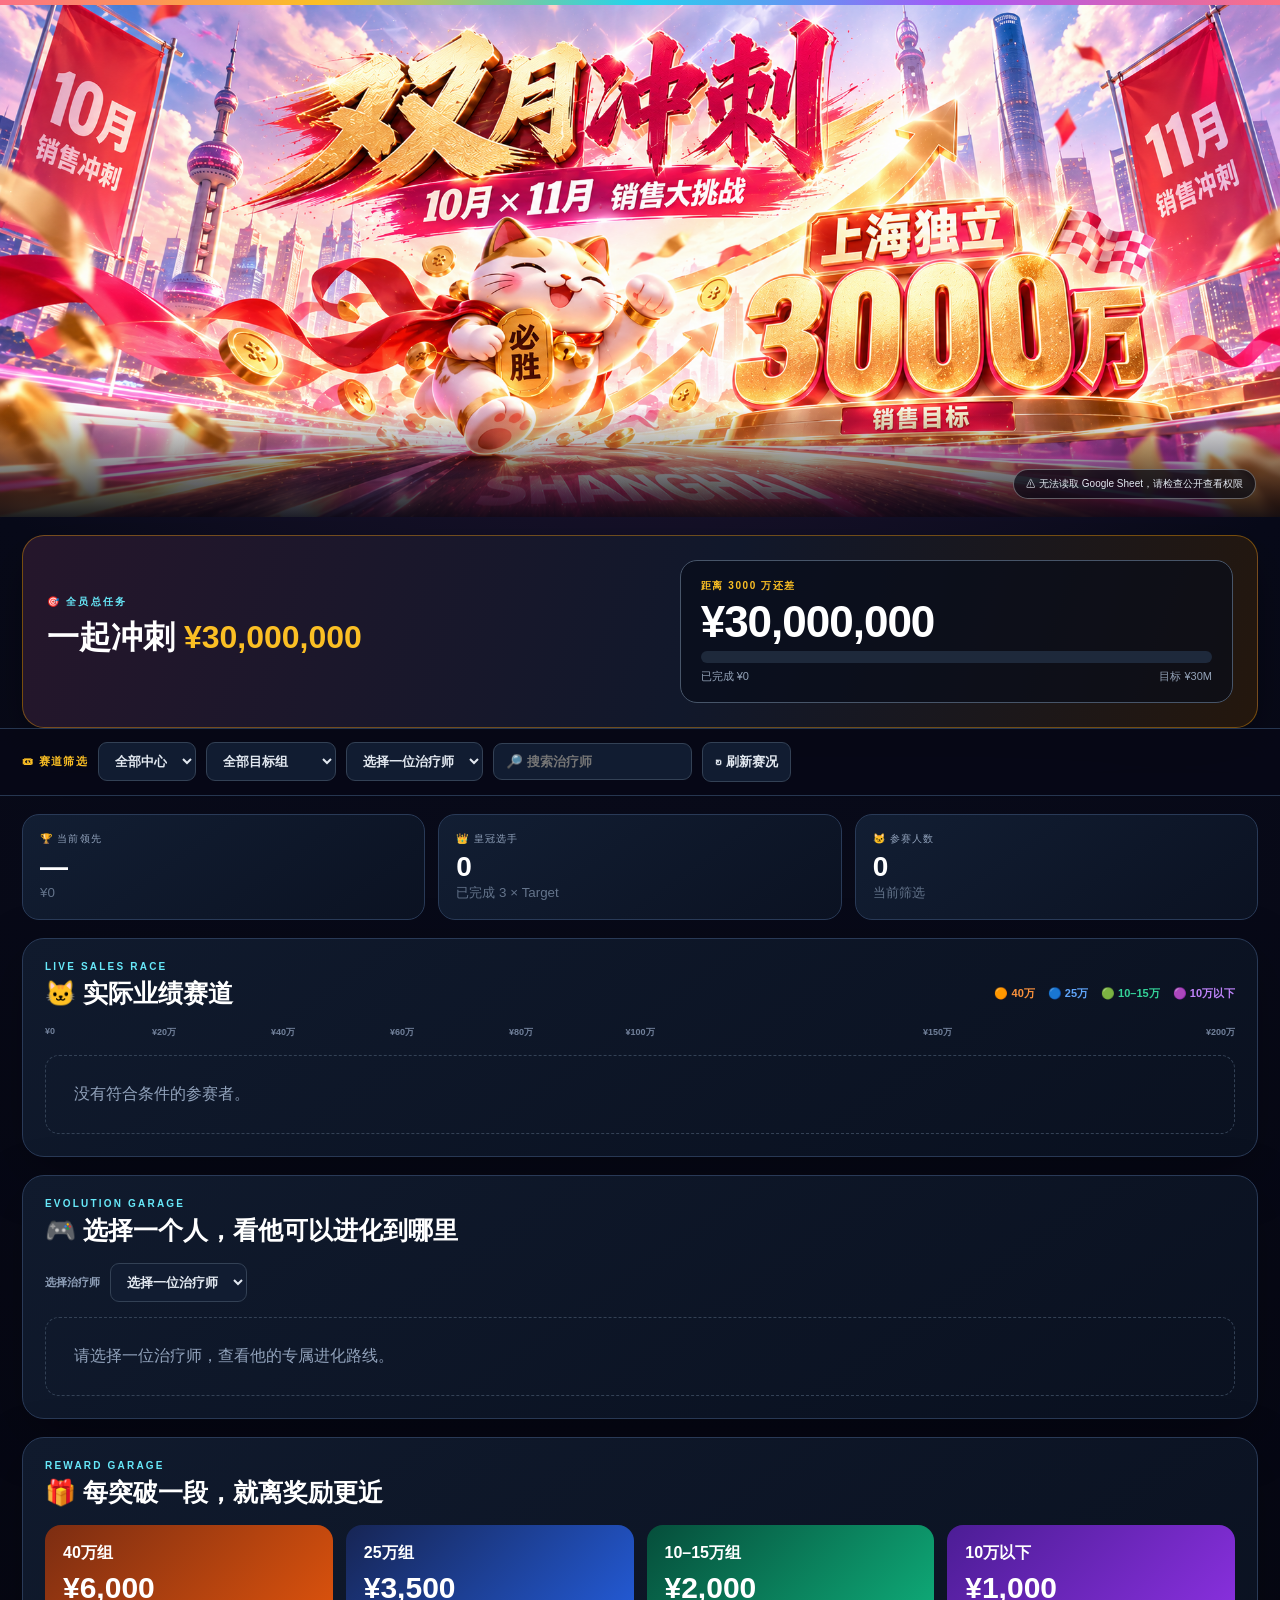
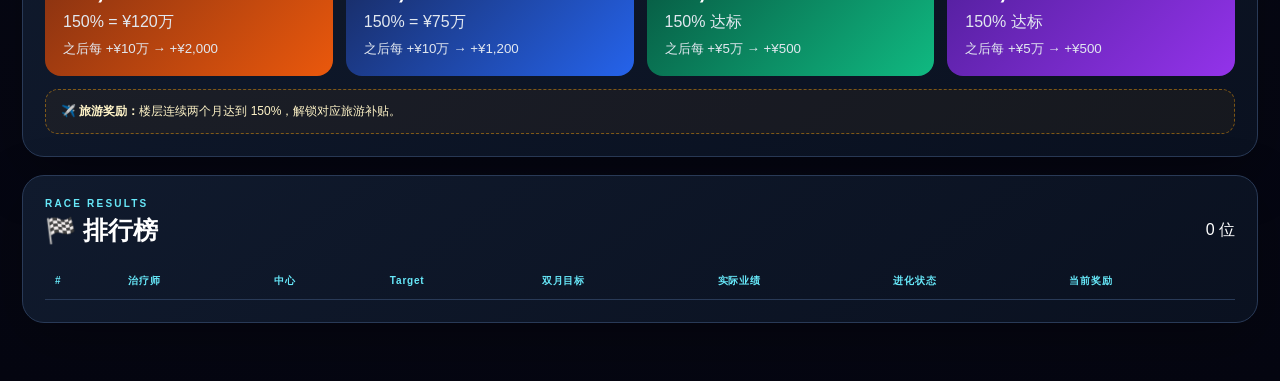
==== commit 363c13ed: "Add files via upload" ====
--- a/index.html
+++ b/index.html
@@ -18,7 +18,7 @@
   <div class="mission-copy">
     <div class="eyebrow">🎯 全员总任务</div>
     <h1>一起冲刺 <span>¥30,000,000</span></h1>
-    <p>只计算每位个人的实际业绩（Excel Column D），不读取 Total / Grand Total。</p>
+    
   </div>
   <div class="mission-number">
     <div class="tiny">距离 3000 万还差</div>
@@ -60,9 +60,7 @@
       <span class="purple">🟣 10万以下</span>
     </div>
   </div>
-  <div class="money-scale">
-    <span>¥0</span><span>¥20万</span><span>¥40万</span><span>¥60万</span><span>¥80万</span><span>¥100万</span><span>¥150万</span><span>¥200万</span>
-  </div>
+  <div class="money-scale" id="moneyScale"></div>
   <div id="race"></div>
 </section>
 
@@ -88,7 +86,7 @@
     <div class="reward green-bg"><b>10–15万组</b><strong>¥2,000</strong><span>150% 达标</span><small>之后每 +¥5万 → +¥500</small></div>
     <div class="reward purple-bg"><b>10万以下</b><strong>¥1,000</strong><span>150% 达标</span><small>之后每 +¥5万 → +¥500</small></div>
   </div>
-  <div class="travel">✈️ <b>旅游奖励：</b>团队连续两个月绿灯 + 个人两个月绿灯，才解锁对应旅游补贴。</div>
+  <div class="travel">✈️ <b>旅游奖励：</b>楼层连续两个月达到 150%，解锁对应旅游补贴。</div>
 </section>
 
 <section class="ranking-panel">
--- a/style.css
+++ b/style.css
@@ -5,8 +5,8 @@
 .controls{position:sticky;top:0;z-index:20;display:flex;align-items:center;gap:10px;flex-wrap:wrap;padding:13px 22px;background:#070817e8;backdrop-filter:blur(14px);border-top:1px solid #263650;border-bottom:1px solid #263650}.control-label{font-size:11px;color:#fbbf24;font-weight:900;letter-spacing:.12em}.controls select,.controls input,.controls button,.evolution-select select{background:#111c31;color:#e2e8f0;border:1px solid #334155;border-radius:9px;padding:10px 12px;font-weight:700}.controls button{cursor:pointer}.controls button:hover{border-color:#22d3ee}
 main{max-width:1500px;margin:auto;padding-bottom:40px}.stats{display:grid;grid-template-columns:repeat(3,1fr);gap:13px;margin:18px 22px}.stat{padding:17px;border-radius:17px;background:linear-gradient(145deg,#121e33,#0b1222);border:1px solid #293a57}.stat span{display:block;font-size:10px;color:#91a2bb;letter-spacing:.12em}.stat b{display:block;font-size:28px;margin-top:5px}.stat small{color:#64748b}
 .race-panel,.evolution-panel,.reward-panel,.ranking-panel{margin:18px 22px;padding:22px;border:1px solid #293a57;border-radius:22px;background:linear-gradient(145deg,#101a2d,#0a1120);box-shadow:0 18px 55px #0004}.section-head{display:flex;justify-content:space-between;align-items:center;gap:20px}h2{font-size:25px;margin:5px 0 16px}.target-legend{display:flex;gap:13px;font-size:11px;font-weight:900}.orange{color:#fb923c}.blue{color:#60a5fa}.green{color:#34d399}.purple{color:#c084fc}
-.money-scale{display:grid;grid-template-columns:repeat(8,1fr);color:#71809a;font-size:9px;font-weight:800;margin:0 6px 5px}.money-scale span{text-align:center}.money-scale span:first-child{text-align:left}.money-scale span:last-child{text-align:right}.lane{height:104px;border-bottom:1px dashed #2b3b55;position:relative;overflow:visible;background:linear-gradient(90deg,transparent,rgba(34,211,238,.025),transparent)}.lane:before{content:"";position:absolute;left:0;right:0;top:54px;border-top:2px solid #ffffff0d}.lane:after{content:"";position:absolute;inset:0;background:repeating-linear-gradient(90deg,transparent 0,transparent calc(12.5% - 1px),#ffffff0a calc(12.5% - 1px),#ffffff0a 12.5%);pointer-events:none}.race-cat{position:absolute;top:16px;width:70px;height:70px;background-image:url("assets/cat-evolution-reference.png");background-size:400% 100%;background-repeat:no-repeat;filter:drop-shadow(0 0 10px #fbbf2466);animation:bob .7s ease-in-out infinite alternate;z-index:4}.cat-name{position:absolute;left:58px;top:7px;padding:5px 8px;border-radius:8px;background:#0b1222ee;border:1px solid #ffffff2e;white-space:nowrap;font-size:10px;font-weight:900;color:white}.cat-sales{font-size:9px;color:#fbbf24;margin-left:4px}.race-state{position:absolute;right:10px;bottom:9px;color:#91a2bb;font-size:10px;z-index:4}@keyframes bob{from{transform:translateY(0)}to{transform:translateY(-6px)}}
-.evolution-select{display:flex;align-items:center;gap:10px;margin-bottom:15px}.evolution-select label{font-size:11px;color:#91a2bb;font-weight:800}.empty{padding:28px;border:1px dashed #334155;border-radius:14px;color:#91a2bb}.hidden{display:none}.evo-card{display:grid;grid-template-columns:1.05fr 1.95fr;gap:18px}.evo-driver{padding:22px;border-radius:18px;border:1px solid #334155;background:#0a1324}.evo-driver-name{font-size:30px;font-weight:900}.evo-sales{font-size:42px;font-weight:1000;margin:6px 0}.progress{height:13px;border-radius:99px;background:#1e293b;overflow:hidden;margin:15px 0}.progress i{display:block;height:100%;background:linear-gradient(90deg,#22d3ee,#a855f7,#fb923c)}.evo-road{display:grid;grid-template-columns:repeat(3,1fr);gap:12px;align-items:stretch}.evo-stage{position:relative;padding:17px;border-radius:17px;border:1px solid #334155;background:#0b1425;text-align:center;overflow:hidden}.evo-stage.active{border-color:#fbbf24;box-shadow:0 0 24px #fbbf241f}.cat-sprite{width:115px;height:105px;margin:0 auto 5px;background-image:url("assets/cat-evolution-reference.png");background-size:400% 100%;background-repeat:no-repeat}.cat-sprite.diamond{background-position:33.33% 50%}.cat-sprite.gold{background-position:66.66% 50%}.cat-sprite.crown{background-position:100% 50%}.stage-title{font-size:13px;font-weight:900}.stage-sales{font-size:22px;font-weight:1000;color:#fbbf24;margin:5px 0}.stage-state{font-size:10px;color:#91a2bb}.need{font-size:10px;color:#67e8f9;margin-top:7px}
+.money-scale{position:relative;height:24px;color:#71809a;font-size:9px;font-weight:800;margin:0 0 5px}.money-scale span{position:absolute;top:0;transform:translateX(-50%);white-space:nowrap}.money-scale span:first-child{transform:none}.money-scale span:last-child{transform:translateX(-100%)}.lane{height:104px;border-bottom:1px dashed #2b3b55;position:relative;overflow:visible;background:linear-gradient(90deg,transparent,rgba(34,211,238,.025),transparent)}.lane:before{content:"";position:absolute;left:0;right:0;top:54px;border-top:2px solid #ffffff0d}.lane:after{content:"";position:absolute;inset:0;background:repeating-linear-gradient(90deg,transparent 0,transparent calc(12.5% - 1px),#ffffff0a calc(12.5% - 1px),#ffffff0a 12.5%);pointer-events:none}.race-cat{position:absolute;top:12px;width:78px;height:78px;background-image:url("assets/cat-evolution-reference.png");background-size:200% 200%;background-repeat:no-repeat;background-position:0% 0%;filter:drop-shadow(0 0 10px #fbbf2466);animation:bob .7s ease-in-out infinite alternate;z-index:4}.cat-name{position:absolute;left:58px;top:7px;padding:5px 8px;border-radius:8px;background:#0b1222ee;border:1px solid #ffffff2e;white-space:nowrap;font-size:10px;font-weight:900;color:white}.cat-sales{font-size:9px;color:#fbbf24;margin-left:4px}.race-state{position:absolute;right:10px;bottom:9px;color:#91a2bb;font-size:10px;z-index:4}@keyframes bob{from{transform:translateY(0)}to{transform:translateY(-6px)}}
+.evolution-select{display:flex;align-items:center;gap:10px;margin-bottom:15px}.evolution-select label{font-size:11px;color:#91a2bb;font-weight:800}.empty{padding:28px;border:1px dashed #334155;border-radius:14px;color:#91a2bb}.hidden{display:none}.evo-card{display:grid;grid-template-columns:1.05fr 1.95fr;gap:18px}.evo-driver{padding:22px;border-radius:18px;border:1px solid #334155;background:#0a1324}.evo-driver-name{font-size:30px;font-weight:900}.evo-sales{font-size:42px;font-weight:1000;margin:6px 0}.progress{height:13px;border-radius:99px;background:#1e293b;overflow:hidden;margin:15px 0}.progress i{display:block;height:100%;background:linear-gradient(90deg,#22d3ee,#a855f7,#fb923c)}.evo-road{display:grid;grid-template-columns:repeat(3,1fr);gap:12px;align-items:stretch}.evo-stage{position:relative;padding:17px;border-radius:17px;border:1px solid #334155;background:#0b1425;text-align:center;overflow:hidden}.evo-stage.active{border-color:#fbbf24;box-shadow:0 0 24px #fbbf241f}.cat-sprite{width:145px;height:115px;margin:0 auto 5px;background-image:url("assets/cat-evolution-reference.png");background-size:200% 200%;background-repeat:no-repeat;background-position:0% 0%}.cat-sprite.diamond{background-position:100% 0%}.cat-sprite.gold{background-position:0% 100%}.cat-sprite.crown{background-position:100% 100%}.stage-title{font-size:13px;font-weight:900}.stage-sales{font-size:22px;font-weight:1000;color:#fbbf24;margin:5px 0}.stage-state{font-size:10px;color:#91a2bb}.need{font-size:10px;color:#67e8f9;margin-top:7px}
 .reward-grid{display:grid;grid-template-columns:repeat(4,1fr);gap:13px}.reward{padding:18px;border-radius:16px;min-height:135px;display:flex;flex-direction:column;gap:7px}.reward strong{font-size:30px}.reward span,.reward small{color:#e2e8f0}.orange-bg{background:linear-gradient(135deg,#7c2d12,#ea580c)}.blue-bg{background:linear-gradient(135deg,#172554,#2563eb)}.green-bg{background:linear-gradient(135deg,#064e3b,#10b981)}.purple-bg{background:linear-gradient(135deg,#4c1d95,#9333ea)}.travel{margin-top:13px;padding:13px 15px;border:1px dashed #f59e0b77;border-radius:13px;color:#fef3c7;background:#f59e0b0d;font-size:12px}
 .table-wrap{overflow:auto}table{width:100%;border-collapse:collapse;min-width:900px}th,td{padding:11px 10px;border-bottom:1px solid #293a57;text-align:left;white-space:nowrap}th{font-size:10px;color:#67e8f9;letter-spacing:.08em}td{font-size:12px}
 @media(max-width:900px){.mission,.evo-card{grid-template-columns:1fr}.stats,.reward-grid{grid-template-columns:repeat(2,1fr)}.evolution-steps{overflow:auto}}@media(max-width:600px){.stats,.reward-grid{grid-template-columns:1fr}.section-head{align-items:flex-start;flex-direction:column}.mission-number strong{font-size:34px}}
